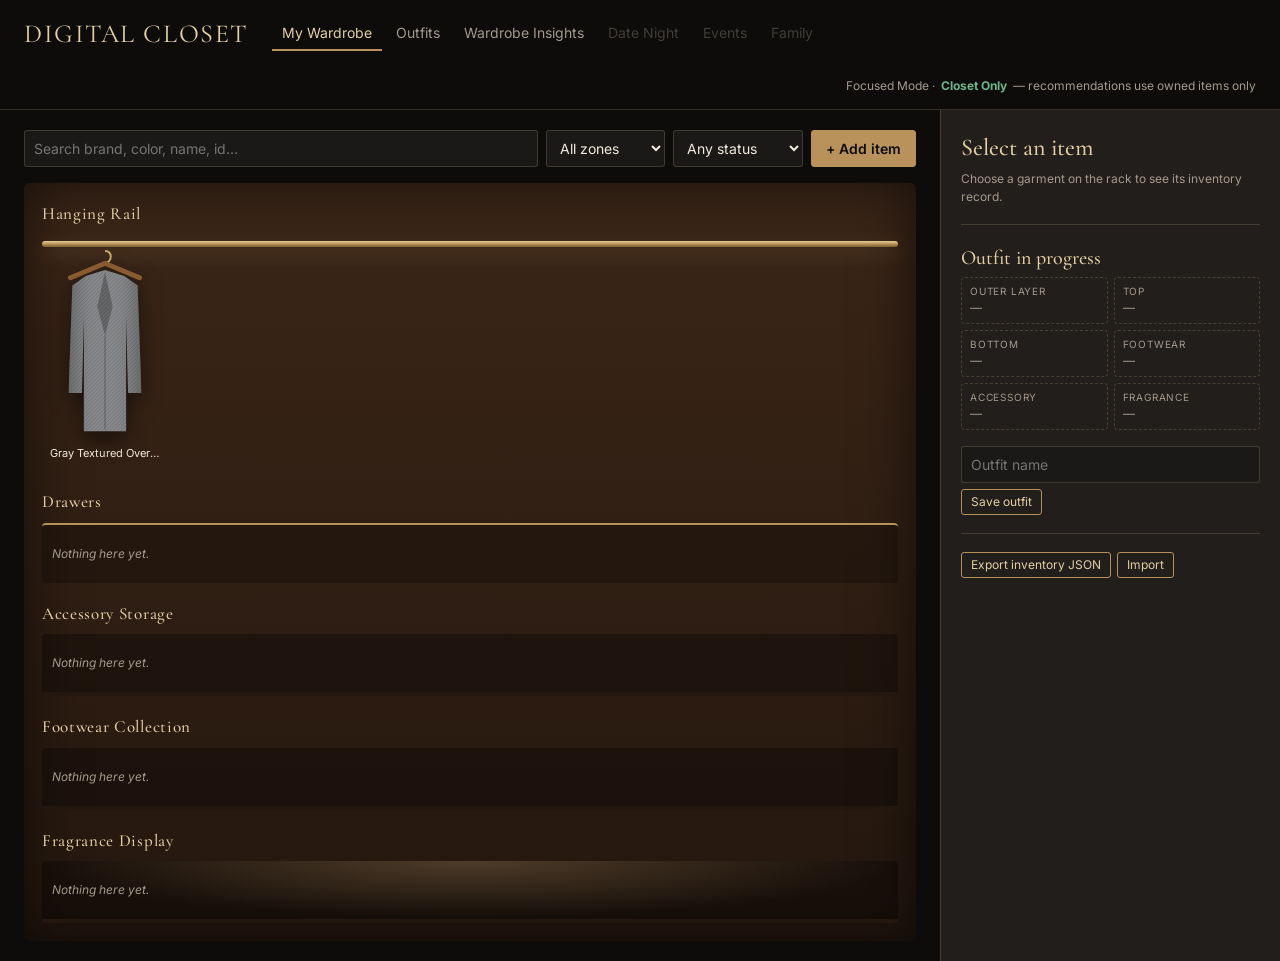
==== digital-closet/prototype/index.html @ 062c9961 "Add Digital Closet blueprint, inventory schema, and Digital Rack prototype Adds the v1.0 product blu" ====
<!doctype html>
<html lang="en">
<head>
<meta charset="utf-8">
<meta name="viewport" content="width=device-width, initial-scale=1">
<title>Digital Closet</title>
<link rel="preconnect" href="https://fonts.googleapis.com">
<link href="https://fonts.googleapis.com/css2?family=Cormorant+Garamond:wght@500;600&family=Inter:wght@400;500;600&display=swap" rel="stylesheet">
<style>
  :root {
    --black: #0d0c0b;
    --charcoal: #1b1917;
    --panel: #221e1b;
    --walnut: #3b2618;
    --walnut-dark: #24170e;
    --brass: #b8925a;
    --champagne: #e3cfa3;
    --cream: #f2ebdd;
    --muted: #a39a8c;
    --line: rgba(227, 207, 163, 0.18);
    --observed: #7fa7c9;
    --estimated: #d9a441;
    --verified: #6fb38a;
    --unknown: #7a736a;
    --serif: "Cormorant Garamond", Georgia, serif;
    --sans: Inter, system-ui, sans-serif;
  }
  * { box-sizing: border-box; }
  body { margin: 0; background: var(--black); color: var(--cream); font: 14px/1.5 var(--sans); }
  button, input, select, textarea { font: inherit; color: inherit; }
  button { cursor: pointer; }
  .btn { background: transparent; border: 1px solid var(--brass); color: var(--champagne); padding: 7px 14px; border-radius: 3px; }
  .btn:hover { background: rgba(184, 146, 90, 0.15); }
  .btn.solid { background: var(--brass); color: var(--black); font-weight: 600; }
  .btn.small { padding: 3px 9px; font-size: 12px; }
  input, select, textarea { background: var(--charcoal); border: 1px solid var(--line); border-radius: 3px; padding: 7px 9px; width: 100%; }
  label { display: block; font-size: 12px; color: var(--muted); margin: 10px 0 4px; }

  header { display: flex; align-items: center; gap: 24px; padding: 14px 24px; border-bottom: 1px solid var(--line); flex-wrap: wrap; }
  .logo { font-family: var(--serif); font-size: 26px; letter-spacing: 0.06em; color: var(--champagne); }
  nav { display: flex; gap: 4px; flex-wrap: wrap; }
  nav button { background: none; border: 0; padding: 6px 10px; color: var(--muted); border-bottom: 2px solid transparent; }
  nav button.active { color: var(--champagne); border-bottom-color: var(--brass); }
  nav button[disabled] { opacity: 0.35; cursor: default; }
  .closet-only { margin-left: auto; font-size: 12px; color: var(--muted); display: flex; gap: 6px; align-items: center; }
  .closet-only b { color: var(--verified); }

  main { display: grid; grid-template-columns: 1fr 340px; min-height: calc(100vh - 62px); }
  @media (max-width: 900px) { main { grid-template-columns: 1fr; } }
  .stage { padding: 20px 24px; overflow: hidden; }
  aside { border-left: 1px solid var(--line); background: var(--panel); padding: 20px; }
  @media (max-width: 900px) { aside { border-left: 0; border-top: 1px solid var(--line); } }

  .toolbar { display: flex; gap: 8px; margin-bottom: 16px; flex-wrap: wrap; }
  .toolbar input { flex: 1 1 200px; width: auto; }
  .toolbar select { width: auto; }

  .closet { background: linear-gradient(180deg, var(--walnut) 0%, var(--walnut-dark) 100%); border-radius: 6px; padding: 18px; box-shadow: inset 0 0 60px rgba(0,0,0,0.6); }
  .zone { margin-bottom: 18px; }
  .zone:last-child { margin-bottom: 0; }
  .zone h3 { font-family: var(--serif); font-weight: 500; font-size: 17px; color: var(--champagne); margin: 0 0 8px; letter-spacing: 0.04em; }
  .zone .empty { color: var(--muted); font-size: 12px; font-style: italic; padding: 10px 0; }

  .rail { position: relative; padding-top: 14px; min-height: 230px; }
  .rail::before { content: ""; position: absolute; top: 6px; left: 0; right: 0; height: 6px; border-radius: 3px; background: linear-gradient(180deg, #e8cf95, var(--brass) 50%, #7a5c2e); box-shadow: 0 6px 18px rgba(255, 210, 140, 0.18); }
  .rail .items { display: flex; gap: 6px; overflow-x: auto; padding: 0 8px 10px; }
  .hanger { flex: 0 0 auto; width: 110px; background: none; border: 0; padding: 0; text-align: center; transition: transform 0.2s; }
  .hanger:hover, .hanger.selected { transform: translateY(6px) scale(1.04); }
  .hanger svg { display: block; margin: 0 auto; filter: drop-shadow(0 8px 10px rgba(0,0,0,0.5)); }
  .hanger .tag, .slot-item .tag { font-size: 11px; color: var(--cream); margin-top: 4px; white-space: nowrap; overflow: hidden; text-overflow: ellipsis; }
  .hanger.unavailable, .slot-item.unavailable { opacity: 0.4; }

  .drawers, .shelf { display: grid; grid-template-columns: repeat(auto-fill, minmax(110px, 1fr)); gap: 8px; }
  .drawers { background: rgba(0,0,0,0.25); padding: 10px; border-radius: 4px; border-top: 2px solid var(--brass); }
  .shelf { padding: 10px; border-radius: 4px; background: rgba(0,0,0,0.3); border-bottom: 4px solid var(--walnut-dark); }
  .shelf.lit { background: radial-gradient(ellipse at top, rgba(255, 220, 160, 0.18), rgba(0,0,0,0.35) 70%); }
  .slot-item { background: var(--charcoal); border: 1px solid var(--line); border-radius: 4px; padding: 8px; text-align: center; }
  .slot-item:hover, .slot-item.selected { border-color: var(--brass); }
  .slot-item svg { display: block; margin: 0 auto; }

  .badge { display: inline-block; font-size: 10px; text-transform: uppercase; letter-spacing: 0.06em; padding: 1px 6px; border-radius: 10px; border: 1px solid; margin-left: 6px; vertical-align: middle; }
  .badge.observed { color: var(--observed); }
  .badge.estimated { color: var(--estimated); }
  .badge.verified { color: var(--verified); }
  .badge.unknown { color: var(--unknown); }

  aside h2 { font-family: var(--serif); font-weight: 500; font-size: 24px; margin: 0 0 4px; color: var(--champagne); }
  aside .sub { color: var(--muted); font-size: 12px; margin-bottom: 14px; }
  dl { margin: 0; display: grid; grid-template-columns: 110px 1fr; gap: 6px 10px; font-size: 13px; }
  dt { color: var(--muted); }
  dd { margin: 0; }
  .ev { display: block; color: var(--muted); font-size: 11px; }
  .note { font-size: 12px; color: var(--estimated); border-left: 2px solid var(--estimated); padding-left: 8px; margin: 12px 0; }
  .actions { display: flex; gap: 6px; flex-wrap: wrap; margin-top: 16px; }
  .photo { width: 100%; border-radius: 4px; margin-bottom: 12px; }
  hr { border: 0; border-top: 1px solid var(--line); margin: 18px 0; }

  .outfit-slots { display: grid; grid-template-columns: 1fr 1fr; gap: 6px; }
  .outfit-slot { border: 1px dashed var(--line); border-radius: 4px; padding: 6px 8px; font-size: 12px; min-height: 44px; }
  .outfit-slot .k { color: var(--muted); font-size: 10px; text-transform: uppercase; letter-spacing: 0.08em; }
  .outfit-slot .x { float: right; background: none; border: 0; color: var(--muted); }
  .card { background: var(--charcoal); border: 1px solid var(--line); border-radius: 5px; padding: 14px; margin-bottom: 10px; }
  .card h4 { margin: 0 0 6px; font-family: var(--serif); font-size: 19px; font-weight: 500; color: var(--champagne); }
  .stats { display: grid; grid-template-columns: repeat(auto-fill, minmax(160px, 1fr)); gap: 10px; margin-bottom: 16px; }
  .stat { background: var(--charcoal); border: 1px solid var(--line); border-radius: 5px; padding: 14px; }
  .stat .n { font-family: var(--serif); font-size: 30px; color: var(--champagne); }
  .stat .l { color: var(--muted); font-size: 12px; }
  table { width: 100%; border-collapse: collapse; font-size: 13px; }
  th, td { text-align: left; padding: 6px 8px; border-bottom: 1px solid var(--line); }
  th { color: var(--muted); font-weight: 500; }

  dialog { background: var(--panel); color: var(--cream); border: 1px solid var(--brass); border-radius: 6px; width: min(560px, calc(100vw - 32px)); padding: 22px; }
  dialog::backdrop { background: rgba(0,0,0,0.7); }
  dialog h2 { font-family: var(--serif); font-weight: 500; margin: 0 0 6px; color: var(--champagne); }
  .row { display: grid; grid-template-columns: 1fr 130px; gap: 8px; }
  .row2 { display: grid; grid-template-columns: 1fr 1fr; gap: 8px; }
  .seasons { display: flex; gap: 12px; flex-wrap: wrap; font-size: 13px; }
  .seasons label { display: flex; gap: 4px; align-items: center; margin: 0; color: var(--cream); }
  .seasons input { width: auto; }
  .hidden { display: none !important; }
</style>
</head>
<body>
<header>
  <div class="logo">DIGITAL CLOSET</div>
  <nav id="nav">
    <button data-view="wardrobe" class="active">My Wardrobe</button>
    <button data-view="outfits">Outfits</button>
    <button data-view="insights">Wardrobe Insights</button>
    <button disabled title="Wave 3">Date Night</button>
    <button disabled title="Wave 3">Events</button>
    <button disabled title="Wave 4">Family</button>
  </nav>
  <div class="closet-only">Focused Mode · <b>Closet Only</b> — recommendations use owned items only</div>
</header>

<main>
  <section class="stage">
    <div id="view-wardrobe">
      <div class="toolbar">
        <input id="q" type="search" placeholder="Search brand, color, name, id…">
        <select id="f-zone">
          <option value="">All zones</option>
          <option value="rail">Hanging rail</option>
          <option value="drawer">Drawers</option>
          <option value="accessory">Accessories</option>
          <option value="footwear">Footwear</option>
          <option value="fragrance">Fragrance</option>
        </select>
        <select id="f-status">
          <option value="">Any status</option>
          <option value="available">Available only</option>
        </select>
        <button class="btn solid" id="add-btn">+ Add item</button>
      </div>
      <div class="closet" id="closet"></div>
    </div>

    <div id="view-outfits" class="hidden">
      <div class="card">
        <h4>Put something together</h4>
        <p style="margin:0 0 10px;color:var(--muted);font-size:13px">Rule-based suggestion from available items you own. AI styling arrives with Wave 1's recommendation service.</p>
        <div class="row2">
          <select id="occasion">
            <option value="2">Everyday / casual</option>
            <option value="1">Athletic / athleisure</option>
            <option value="3">Elevated casual / dinner</option>
            <option value="4">Business / evening</option>
            <option value="5">Formal</option>
          </select>
          <select id="season">
            <option value="">Any season</option>
            <option>spring</option><option>summer</option><option>fall</option><option>winter</option>
          </select>
        </div>
        <div class="actions"><button class="btn solid" id="suggest">Suggest outfit</button></div>
        <div id="suggest-out" style="margin-top:10px;font-size:13px"></div>
      </div>
      <div id="saved-outfits"></div>
    </div>

    <div id="view-insights" class="hidden"></div>
  </section>

  <aside>
    <div id="detail"><h2>Select an item</h2><div class="sub">Choose a garment on the rack to see its inventory record.</div></div>
    <hr>
    <h2 style="font-size:20px">Outfit in progress</h2>
    <div class="outfit-slots" id="slots"></div>
    <div class="actions">
      <input id="outfit-name" placeholder="Outfit name" style="flex:1 1 140px;width:auto">
      <button class="btn small" id="save-outfit">Save outfit</button>
    </div>
    <hr>
    <div class="actions">
      <button class="btn small" id="export">Export inventory JSON</button>
      <label class="btn small" style="margin:0;color:var(--champagne)">Import<input type="file" id="import" accept="application/json" hidden></label>
    </div>
  </aside>
</main>

<dialog id="dlg">
  <form id="form" method="dialog">
    <h2 id="dlg-title">Add item</h2>
    <div class="sub" style="color:var(--muted);font-size:12px">Mark each detail as observed (visible), estimated (a guess), or verified (label, receipt, documentation, or your confirmation).</div>
    <label>Photo (optional)</label><input type="file" name="photo" accept="image/*">
    <div class="row2">
      <div><label>Name</label><input name="name" required placeholder="Gray Textured Overcoat"></div>
      <div><label>Category</label><select name="category" required></select></div>
    </div>
    <div id="attr-fields"></div>
    <div class="row2">
      <div><label>Status</label><select name="status">
        <option value="available">Available</option><option value="laundry">In laundry</option>
        <option value="needs_cleaning">Needs cleaning</option><option value="storage">In storage</option>
        <option value="needs_repair">Needs repair</option><option value="unavailable">Temporarily unavailable</option>
      </select></div>
      <div><label>Formality (1 athletic – 5 formal)</label><input name="formality" type="number" min="1" max="5" value="3"></div>
    </div>
    <label>Seasons</label>
    <div class="seasons">
      <label><input type="checkbox" name="seasons" value="spring">Spring</label>
      <label><input type="checkbox" name="seasons" value="summer">Summer</label>
      <label><input type="checkbox" name="seasons" value="fall">Fall</label>
      <label><input type="checkbox" name="seasons" value="winter">Winter</label>
    </div>
    <div class="row2">
      <div><label>Purchase price (USD, actual)</label><input name="purchase_price" type="number" min="0" step="0.01"></div>
      <div><label>Acquisition</label><input name="acquisition" placeholder="Gift, store, outlet…"></div>
    </div>
    <label>Notes</label><textarea name="notes" rows="2"></textarea>
    <div class="actions" style="justify-content:flex-end">
      <button class="btn" value="cancel" formnovalidate>Cancel</button>
      <button class="btn solid" value="save">Save</button>
    </div>
  </form>
</dialog>

<script>
const ZONES = {
  rail: { label: "Hanging Rail", cats: ["outerwear", "jacket", "shirt", "sweater", "suit"] },
  drawer: { label: "Drawers", cats: ["tshirt", "pants", "denim", "knitwear", "underwear", "socks"] },
  accessory: { label: "Accessory Storage", cats: ["watch", "bracelet", "jewelry", "sunglasses", "belt", "accessory"] },
  footwear: { label: "Footwear Collection", cats: ["sneakers", "boots", "loafers", "dress_shoes", "athletic_shoes"] },
  fragrance: { label: "Fragrance Display", cats: ["fragrance"] }
};
const CAT_LABEL = c => c.replace("_", " ").replace(/^./, s => s.toUpperCase());
const ZONE_OF = c => Object.keys(ZONES).find(z => ZONES[z].cats.includes(c));
const PREFIX = { rail: "TOP", drawer: "DRW", accessory: "ACC", footwear: "SHO", fragrance: "FRG", outerwear: "OUT", jacket: "OUT", pants: "BOT", denim: "BOT" };
const SLOTS = [
  ["outer", "Outer layer", ["outerwear", "jacket", "suit"]],
  ["top", "Top", ["shirt", "sweater", "tshirt", "knitwear"]],
  ["bottom", "Bottom", ["pants", "denim"]],
  ["shoes", "Footwear", ZONES.footwear.cats],
  ["acc", "Accessory", ZONES.accessory.cats],
  ["scent", "Fragrance", ["fragrance"]]
];
const ATTRS = ["brand", "model", "color", "material"];
const STATUS_LABEL = { available: "Available", laundry: "In laundry", needs_cleaning: "Needs cleaning", storage: "In storage", needs_repair: "Needs repair", unavailable: "Temporarily unavailable" };

// Mirrors schema/inventory.seed.json.
const SEED = [{
  id: "OUT-001", owner: "founder", zone: "rail", category: "outerwear", name: "Gray Textured Overcoat",
  brand: { value: "Jack Victor", confidence: "verified", evidence: "Owner statement (not independent authentication); label photo pending" },
  model: { value: null, confidence: "unknown", evidence: null },
  color: { value: "Gray", confidence: "observed", evidence: null },
  pattern: { value: "Textured", confidence: "observed", evidence: null },
  material: { value: null, confidence: "unknown", evidence: "Wool-style appearance; fabric content unverified" },
  size: { value: null, confidence: "unknown", evidence: null },
  acquisition: "Gift from wife",
  valuation: {
    original_msrp: { amount: null, confidence: "unknown", source: "Unconfirmed" },
    purchase_price: { amount: null, confidence: "unknown", source: null },
    replacement_cost: { amount: null, confidence: "unknown", source: null },
    resale_value: { amount: null, confidence: "unknown", source: "Not assessed" },
    comparable_retail: { low: 1198, high: 1398, note: "Provisional range for comparable coats; not this coat's verified price" }
  },
  status: "available", formality: 4, seasons: ["fall", "winter"], wear_count: 0, photos: [], notes: null
}];

const store = {
  get(k, d) { try { const v = localStorage.getItem("dc." + k); return v ? JSON.parse(v) : d; } catch { return d; } },
  set(k, v) { try { localStorage.setItem("dc." + k, JSON.stringify(v)); return true; } catch { return false; } }
};
let items = store.get("items", structuredClone(SEED));
let outfits = store.get("outfits", []);
let draft = store.get("draft", {});
let selected = null;
let editing = null;
const save = () => {
  if (!store.set("items", items)) alert("Could not save to this browser (storage full or blocked). Export your inventory to keep it.");
  store.set("outfits", outfits); store.set("draft", draft);
};

const $ = s => document.querySelector(s);
const esc = s => String(s ?? "").replace(/[&<>"']/g, c => ({ "&": "&amp;", "<": "&lt;", ">": "&gt;", '"': "&quot;", "'": "&#39;" }[c]));
const money = n => n == null ? null : "$" + Number(n).toLocaleString(undefined, { maximumFractionDigits: 2 });
const byId = id => items.find(i => i.id === id);

const NAMED = { black: "#1a1a1a", white: "#eeeae2", cream: "#e9dfc8", ivory: "#efe7d2", gray: "#7d7f82", grey: "#7d7f82", charcoal: "#3a3b3d", navy: "#1f2a44", blue: "#3b5c8c", denim: "#3f5878", brown: "#6b4630", tan: "#b08a5f", camel: "#b48a56", khaki: "#b5a57a", olive: "#5d6239", green: "#3e6146", burgundy: "#6b1f2c", red: "#9c2b2b", pink: "#d49aa5", purple: "#5b3d6b", yellow: "#d9b440", orange: "#c46a2c", silver: "#c0c3c6", gold: "#c9a24f", beige: "#d6c6a5" };
function fabric(item) {
  const c = (item.color?.value || "").toLowerCase();
  const hit = Object.keys(NAMED).find(k => c.includes(k));
  if (hit) return NAMED[hit];
  let h = 0; for (const ch of item.id) h = (h * 31 + ch.charCodeAt(0)) % 360;
  return `hsl(${h} 12% 40%)`;
}

function silhouette(item, w = 96) {
  const f = fabric(item), tex = item.pattern?.value ? `<rect width="100%" height="100%" fill="url(#tex)" opacity=".35"/>` : "";
  const defs = `<defs><pattern id="tex" width="4" height="4" patternUnits="userSpaceOnUse"><path d="M0 4L4 0" stroke="#000" stroke-width=".6"/></pattern><linearGradient id="sh" x1="0" x2="1"><stop offset="0" stop-color="#000" stop-opacity=".35"/><stop offset=".5" stop-color="#fff" stop-opacity=".08"/><stop offset="1" stop-color="#000" stop-opacity=".35"/></linearGradient></defs>`;
  const hook = `<path d="M50 2 q6 0 6 6 q0 5-6 7" fill="none" stroke="#c9a96a" stroke-width="2"/><path d="M14 30 L50 15 L86 30" fill="none" stroke="#8a5a32" stroke-width="5" stroke-linecap="round"/>`;
  const shapes = {
    outerwear: "M30 28 L50 22 L70 28 L84 38 L88 150 L74 150 L72 70 L72 190 L28 190 L28 70 L26 150 L12 150 L16 38 Z",
    jacket: "M30 28 L50 22 L70 28 L84 38 L88 120 L74 120 L72 70 L72 140 L28 140 L28 70 L26 120 L12 120 L16 38 Z",
    suit: "M30 28 L50 22 L70 28 L84 38 L88 125 L74 125 L72 70 L72 145 L28 145 L28 70 L26 125 L12 125 L16 38 Z",
    shirt: "M32 28 L50 24 L68 28 L84 40 L88 110 L76 110 L72 66 L72 140 L28 140 L28 66 L24 110 L12 110 L16 40 Z",
    sweater: "M32 28 L50 24 L68 28 L84 40 L90 118 L78 120 L72 66 L72 136 L28 136 L28 66 L22 120 L10 118 L16 40 Z"
  };
  if (item.zone === "rail") {
    const d = shapes[item.category] || shapes.shirt;
    const lapel = ["outerwear", "jacket", "suit"].includes(item.category) ? `<path d="M50 24 L42 60 L50 90 L58 60 Z" fill="#000" opacity=".25"/><line x1="50" y1="90" x2="50" y2="${item.category === "outerwear" ? 188 : 140}" stroke="#000" opacity=".3"/>` : "";
    return `<svg width="${w}" height="${w * 2}" viewBox="0 0 100 200">${defs}${hook}<clipPath id="c-${item.id}"><path d="${d}"/></clipPath><g clip-path="url(#c-${item.id})"><rect width="100" height="200" fill="${f}"/>${tex}<rect width="100" height="200" fill="url(#sh)"/></g>${lapel}</svg>`;
  }
  const small = {
    drawer: `<rect x="14" y="30" width="72" height="40" rx="4" fill="${f}"/><rect x="14" y="30" width="72" height="40" rx="4" fill="url(#sh)"/><line x1="14" y1="44" x2="86" y2="44" stroke="#000" opacity=".25"/>`,
    footwear: `<path d="M10 62 L14 40 Q30 38 44 46 L70 52 Q90 56 90 66 L90 72 L10 72 Z" fill="${f}"/><rect x="10" y="68" width="80" height="6" rx="2" fill="#eee" opacity=".8"/>`,
    accessory: `<circle cx="50" cy="50" r="22" fill="none" stroke="${f}" stroke-width="7"/><circle cx="50" cy="50" r="14" fill="#111" stroke="#c9a96a"/>`,
    fragrance: `<rect x="44" y="18" width="12" height="10" fill="#c9a96a"/><rect x="30" y="28" width="40" height="50" rx="6" fill="${f}" opacity=".75"/><rect x="30" y="28" width="40" height="50" rx="6" fill="url(#sh)"/>`
  };
  return `<svg width="${w * 0.8}" height="${w * 0.8}" viewBox="0 0 100 90">${defs}${small[item.zone] || small.drawer}</svg>`;
}

function filtered() {
  const q = $("#q").value.trim().toLowerCase(), z = $("#f-zone").value, s = $("#f-status").value;
  return items.filter(i => (!z || i.zone === z) && (!s || i.status === s) &&
    (!q || [i.id, i.name, i.category, i.brand?.value, i.color?.value, i.material?.value, i.notes].join(" ").toLowerCase().includes(q)));
}

function renderCloset() {
  const list = filtered();
  $("#closet").innerHTML = Object.entries(ZONES).map(([z, meta]) => {
    const zi = list.filter(i => i.zone === z);
    if ($("#f-zone").value && $("#f-zone").value !== z) return "";
    const cls = i => `${i.id === selected ? "selected" : ""} ${i.status !== "available" ? "unavailable" : ""}`;
    const tip = i => esc(`${i.name} · ${STATUS_LABEL[i.status]}`);
    let body;
    if (!zi.length) body = `<div class="empty">Nothing here yet.</div>`;
    else if (z === "rail") body = `<div class="items">${zi.map(i => `<button class="hanger ${cls(i)}" data-id="${i.id}" title="${tip(i)}">${silhouette(i)}<div class="tag">${esc(i.name)}</div></button>`).join("")}</div>`;
    else body = zi.map(i => `<button class="slot-item ${cls(i)}" data-id="${i.id}" title="${tip(i)}">${silhouette(i)}<div class="tag">${esc(i.name)}</div></button>`).join("");
    const wrap = z === "rail" ? "rail" : z === "drawer" ? "drawers" : z === "fragrance" ? "shelf lit" : "shelf";
    return `<div class="zone"><h3>${meta.label}</h3><div class="${wrap}">${body}</div></div>`;
  }).join("");
}

const badge = c => `<span class="badge ${c}">${c === "unknown" ? "unverified" : c}</span>`;
function attrRow(label, a) {
  if (!a) return "";
  return `<dt>${label}</dt><dd>${a.value ? esc(a.value) : "<span style='color:var(--muted)'>—</span>"}${badge(a.confidence)}${a.evidence ? `<span class="ev">${esc(a.evidence)}</span>` : ""}</dd>`;
}
function moneyRow(label, m, fallback) {
  const v = m?.amount != null ? money(m.amount) + badge(m.confidence) : `<span style="color:var(--muted)">${esc(m?.source || fallback)}</span>`;
  return `<dt>${label}</dt><dd>${v}</dd>`;
}

function renderDetail() {
  const i = byId(selected);
  if (!i) { $("#detail").innerHTML = `<h2>Select an item</h2><div class="sub">Choose a garment on the rack to see its inventory record.</div>`; return; }
  const v = i.valuation || {};
  const paid = v.purchase_price?.amount;
  const cpw = paid != null && i.wear_count ? money(paid / i.wear_count) : null;
  $("#detail").innerHTML = `
    ${i.photos?.[0] ? `<img class="photo" src="${i.photos[0]}" alt="">` : ""}
    <h2>${esc(i.name)}</h2>
    <div class="sub">${esc(i.id)} · ${CAT_LABEL(i.category)} · ${ZONES[i.zone].label}</div>
    <dl>
      ${ATTRS.map(a => attrRow(CAT_LABEL(a), i[a])).join("")}
      ${attrRow("Pattern", i.pattern)}
      ${attrRow("Size", i.size)}
      <dt>Acquisition</dt><dd>${esc(i.acquisition || "—")}</dd>
      <dt>Status</dt><dd><select id="status-sel" style="padding:3px 6px">${Object.entries(STATUS_LABEL).map(([k, l]) => `<option value="${k}" ${k === i.status ? "selected" : ""}>${l}</option>`).join("")}</select></dd>
      <dt>Worn</dt><dd>${i.wear_count || 0} time${i.wear_count === 1 ? "" : "s"}${cpw ? ` · ${cpw} per wear` : ""}</dd>
      ${moneyRow("Original MSRP", v.original_msrp, "Unconfirmed")}
      ${moneyRow("Purchase price", v.purchase_price, "Not recorded")}
      ${moneyRow("Replacement", v.replacement_cost, "Not estimated")}
      ${moneyRow("Resale value", v.resale_value, "Not assessed")}
      ${v.comparable_retail ? `<dt>Comparable retail</dt><dd>${money(v.comparable_retail.low)}–${money(v.comparable_retail.high)}${badge("estimated")}</dd>` : ""}
    </dl>
    ${v.comparable_retail ? `<div class="note">${esc(v.comparable_retail.note || "Comparable range is provisional and is not this item's verified price.")}</div>` : ""}
    ${i.notes ? `<p style="font-size:13px">${esc(i.notes)}</p>` : ""}
    <div class="actions">
      <button class="btn small solid" id="to-outfit">Add to outfit</button>
      <button class="btn small" id="wore">Wore it today</button>
      <button class="btn small" id="edit">Edit</button>
      <button class="btn small" id="del">Remove</button>
    </div>`;
  $("#status-sel").onchange = e => { i.status = e.target.value; save(); renderAll(); };
  $("#wore").onclick = () => { i.wear_count = (i.wear_count || 0) + 1; save(); renderAll(); };
  $("#to-outfit").onclick = () => addToOutfit(i);
  $("#edit").onclick = () => openForm(i);
  $("#del").onclick = () => {
    if (!confirm(`Remove ${i.name} (${i.id}) from your inventory?`)) return;
    items = items.filter(x => x.id !== i.id);
    for (const k in draft) if (draft[k] === i.id) delete draft[k];
    selected = null; save(); renderAll();
  };
}

function slotFor(cat) { return SLOTS.find(s => s[2].includes(cat))?.[0]; }
function addToOutfit(i) { const s = slotFor(i.category); if (!s) return; draft[s] = i.id; save(); renderSlots(); }
function renderSlots() {
  $("#slots").innerHTML = SLOTS.map(([k, l]) => {
    const i = byId(draft[k]);
    return `<div class="outfit-slot"><div class="k">${l}${i ? `<button class="x" data-slot="${k}" title="Remove">×</button>` : ""}</div>${i ? esc(i.name) : "<span style='color:var(--muted)'>—</span>"}</div>`;
  }).join("");
}

function suggest() {
  const target = +$("#occasion").value, season = $("#season").value;
  const pool = items.filter(i => i.status === "available" && (!season || !i.seasons?.length || i.seasons.includes(season)));
  const pick = {}, missing = [];
  for (const [k, l, cats] of SLOTS) {
    const opts = pool.filter(i => cats.includes(i.category))
      .sort((a, b) => Math.abs((a.formality ?? 3) - target) - Math.abs((b.formality ?? 3) - target) || (a.wear_count || 0) - (b.wear_count || 0));
    if (opts.length && Math.abs((opts[0].formality ?? 3) - target) <= 1) pick[k] = opts[0].id;
    else if (k !== "outer" && k !== "acc" && k !== "scent") missing.push(l.toLowerCase());
  }
  const names = Object.values(pick).map(id => esc(byId(id).name));
  $("#suggest-out").innerHTML = names.length
    ? `<div>${names.join(" · ")}</div>${missing.length ? `<div style="color:var(--muted);margin-top:4px">No available ${missing.join(", ")} at this formality — add more of what you own to fill the gap.</div>` : ""}<div class="actions"><button class="btn small" id="use-suggest">Use as outfit in progress</button></div>`
    : `<span style="color:var(--muted)">Nothing available fits yet. Add more items you own to the rack.</span>`;
  const use = $("#use-suggest"); if (use) use.onclick = () => { draft = pick; save(); renderSlots(); };
}

function renderOutfits() {
  $("#saved-outfits").innerHTML = outfits.length ? outfits.map((o, n) => `
    <div class="card"><h4>${esc(o.name)}</h4>
      <div style="font-size:13px">${Object.entries(o.items).map(([k, id]) => { const i = byId(id); return i ? `${esc(i.name)}${i.status !== "available" ? ` <span class="badge unknown">${STATUS_LABEL[i.status]}</span>` : ""}` : `<span style="color:var(--muted)">${esc(id)} (removed)</span>`; }).join(" · ")}</div>
      <div class="actions"><button class="btn small" data-load="${n}">Load</button><button class="btn small" data-wear="${n}">Wore this today</button><button class="btn small" data-drop="${n}">Delete</button></div>
    </div>`).join("") : `<div class="card"><span style="color:var(--muted)">No saved outfits yet. Build one from the rack and save it in the side panel.</span></div>`;
}

function renderInsights() {
  const byZone = Object.fromEntries(Object.keys(ZONES).map(z => [z, items.filter(i => i.zone === z).length]));
  const paid = items.filter(i => i.valuation?.purchase_price?.amount != null);
  const paidSum = paid.reduce((s, i) => s + i.valuation.purchase_price.amount, 0);
  const avail = items.filter(i => i.status === "available").length;
  const brands = {}; items.forEach(i => { const b = i.brand?.value; if (b) brands[b] = (brands[b] || 0) + 1; });
  const unworn = items.filter(i => !i.wear_count);
  const unverified = items.filter(i => ["brand", "color", "material"].some(a => !i[a] || i[a].confidence !== "verified" && i[a].confidence !== "observed"));
  $("#view-insights").innerHTML = `
    <div class="stats">
      <div class="stat"><div class="n">${items.length}</div><div class="l">Items owned</div></div>
      <div class="stat"><div class="n">${avail}</div><div class="l">Available to wear now</div></div>
      <div class="stat"><div class="n">${paid.length ? money(paidSum) : "—"}</div><div class="l">Recorded purchase prices (${paid.length} of ${items.length} items)</div></div>
      <div class="stat"><div class="n">${unworn.length}</div><div class="l">Never logged as worn</div></div>
    </div>
    <div class="card"><h4>By zone</h4><table><tr><th>Zone</th><th>Items</th></tr>${Object.entries(byZone).map(([z, n]) => `<tr><td>${ZONES[z].label}</td><td>${n}</td></tr>`).join("")}</table></div>
    <div class="card"><h4>By brand</h4>${Object.keys(brands).length ? `<table><tr><th>Brand</th><th>Items</th></tr>${Object.entries(brands).sort((a, b) => b[1] - a[1]).map(([b, n]) => `<tr><td>${esc(b)}</td><td>${n}</td></tr>`).join("")}</table>` : `<span style="color:var(--muted)">No brands recorded.</span>`}</div>
    <div class="card"><h4>Needs verification</h4><div style="font-size:13px">${unverified.length ? unverified.map(i => `${esc(i.id)} ${esc(i.name)}`).join("<br>") : "Every item's brand, color, and material is observed or verified."}</div></div>
    <div class="card"><h4>Cost per wear</h4><table><tr><th>Item</th><th>Paid</th><th>Wears</th><th>Per wear</th></tr>${paid.length ? paid.map(i => `<tr><td>${esc(i.name)}</td><td>${money(i.valuation.purchase_price.amount)}</td><td>${i.wear_count || 0}</td><td>${i.wear_count ? money(i.valuation.purchase_price.amount / i.wear_count) : "—"}</td></tr>`).join("") : `<tr><td colspan="4" style="color:var(--muted)">Record a purchase price on an item to track cost per wear.</td></tr>`}</table>
      <div style="color:var(--muted);font-size:12px;margin-top:8px">Uses actual purchase price only — never MSRP or comparable retail.</div></div>`;
}

function nextId(cat) {
  const p = PREFIX[cat] || PREFIX[ZONE_OF(cat)];
  const n = Math.max(0, ...items.filter(i => i.id.startsWith(p + "-")).map(i => +i.id.split("-")[1]));
  return `${p}-${String(n + 1).padStart(3, "0")}`;
}

const CONF_OPTS = ["observed", "estimated", "verified", "unknown"];
function openForm(item) {
  editing = item || null;
  const f = $("#form");
  f.reset();
  $("#dlg-title").textContent = item ? `Edit ${item.id}` : "Add item";
  f.category.innerHTML = Object.entries(ZONES).map(([z, m]) => `<optgroup label="${m.label}">${m.cats.map(c => `<option value="${c}">${CAT_LABEL(c)}</option>`).join("")}</optgroup>`).join("");
  $("#attr-fields").innerHTML = ATTRS.map(a => `<label>${CAT_LABEL(a)}</label><div class="row"><input name="${a}" placeholder="${a === "brand" ? "Only if label or receipt shows it" : ""}"><select name="${a}_c">${CONF_OPTS.map(c => `<option value="${c}">${c === "unknown" ? "unverified" : c}</option>`).join("")}</select></div>`).join("");
  if (item) {
    f.name.value = item.name; f.category.value = item.category; f.status.value = item.status;
    f.formality.value = item.formality ?? 3; f.acquisition.value = item.acquisition || ""; f.notes.value = item.notes || "";
    f.purchase_price.value = item.valuation?.purchase_price?.amount ?? "";
    ATTRS.forEach(a => { f[a].value = item[a]?.value || ""; f[a + "_c"].value = item[a]?.confidence || "unknown"; });
    f.querySelectorAll("[name=seasons]").forEach(cb => cb.checked = item.seasons?.includes(cb.value));
  } else {
    ATTRS.forEach(a => f[a + "_c"].value = a === "color" ? "observed" : "estimated");
  }
  $("#dlg").showModal();
}

function downscale(file) {
  return new Promise(res => {
    if (!file) return res(null);
    const img = new Image(), r = new FileReader();
    r.onload = () => { img.src = r.result; };
    img.onload = () => {
      const s = Math.min(1, 480 / Math.max(img.width, img.height)), c = document.createElement("canvas");
      c.width = img.width * s; c.height = img.height * s;
      c.getContext("2d").drawImage(img, 0, 0, c.width, c.height);
      res(c.toDataURL("image/jpeg", 0.8));
    };
    img.onerror = () => res(null);
    r.readAsDataURL(file);
  });
}

$("#dlg").addEventListener("close", async () => {
  if ($("#dlg").returnValue !== "save") return;
  const f = $("#form"), cat = f.category.value, zone = ZONE_OF(cat);
  const base = editing || { id: nextId(cat), owner: "founder", wear_count: 0, photos: [], valuation: {}, pattern: { value: null, confidence: "unknown", evidence: null }, size: { value: null, confidence: "unknown", evidence: null } };
  const rec = { ...base, name: f.name.value.trim(), category: cat, zone, status: f.status.value,
    formality: Math.min(5, Math.max(1, +f.formality.value || 3)),
    seasons: [...f.querySelectorAll("[name=seasons]:checked")].map(cb => cb.value),
    acquisition: f.acquisition.value.trim() || null, notes: f.notes.value.trim() || null };
  ATTRS.forEach(a => {
    const v = f[a].value.trim() || null;
    const prev = base[a];
    rec[a] = { value: v, confidence: v ? f[a + "_c"].value : "unknown", evidence: prev && prev.value === v ? prev.evidence ?? null : null };
  });
  const pp = f.purchase_price.value;
  rec.valuation = { ...base.valuation, purchase_price: pp === "" ? { amount: null, confidence: "unknown", source: null } : { amount: +pp, confidence: "verified", source: "Owner-entered" } };
  const photo = await downscale(f.photo.files[0]);
  if (photo) rec.photos = [photo, ...(base.photos || [])].slice(0, 3);
  if (editing) items = items.map(i => i.id === editing.id ? rec : i); else items.push(rec);
  selected = rec.id; save(); renderAll();
});

function renderAll() { renderCloset(); renderDetail(); renderSlots(); renderOutfits(); renderInsights(); }

$("#closet").addEventListener("click", e => { const b = e.target.closest("[data-id]"); if (b) { selected = b.dataset.id; renderCloset(); renderDetail(); } });
["#q", "#f-zone", "#f-status"].forEach(s => $(s).addEventListener("input", renderCloset));
$("#add-btn").onclick = () => openForm();
$("#suggest").onclick = suggest;
$("#slots").addEventListener("click", e => { const k = e.target.dataset.slot; if (k) { delete draft[k]; save(); renderSlots(); } });
$("#save-outfit").onclick = () => {
  if (!Object.keys(draft).length) return alert("Add at least one item to the outfit first.");
  outfits.unshift({ name: $("#outfit-name").value.trim() || `Outfit ${outfits.length + 1}`, items: { ...draft }, created: new Date().toISOString() });
  $("#outfit-name").value = ""; save(); renderOutfits();
};
$("#saved-outfits").addEventListener("click", e => {
  const d = e.target.dataset;
  if (d.load != null) { draft = { ...outfits[d.load].items }; save(); renderSlots(); }
  if (d.wear != null) { Object.values(outfits[d.wear].items).forEach(id => { const i = byId(id); if (i) i.wear_count = (i.wear_count || 0) + 1; }); save(); renderAll(); }
  if (d.drop != null && confirm("Delete this outfit? Items stay in your inventory.")) { outfits.splice(+d.drop, 1); save(); renderOutfits(); }
});
$("#nav").addEventListener("click", e => {
  const v = e.target.dataset.view; if (!v) return;
  document.querySelectorAll("#nav button").forEach(b => b.classList.toggle("active", b.dataset.view === v));
  ["wardrobe", "outfits", "insights"].forEach(x => $("#view-" + x).classList.toggle("hidden", x !== v));
});
$("#export").onclick = () => {
  const a = document.createElement("a");
  a.href = URL.createObjectURL(new Blob([JSON.stringify(items, null, 2)], { type: "application/json" }));
  a.download = "digital-closet-inventory.json"; a.click();
};
$("#import").onchange = async e => {
  try {
    const data = JSON.parse(await e.target.files[0].text());
    if (!Array.isArray(data) || !data.every(i => i.id && i.category && i.name)) throw 0;
    if (confirm(`Replace your current ${items.length} items with ${data.length} imported items?`)) {
      items = data.map(i => ({ ...i, zone: i.zone || ZONE_OF(i.category), status: i.status || "available" }));
      selected = null; save(); renderAll();
    }
  } catch { alert("That file isn't a Digital Closet inventory export."); }
  e.target.value = "";
};

renderAll();
</script>
</body>
</html>
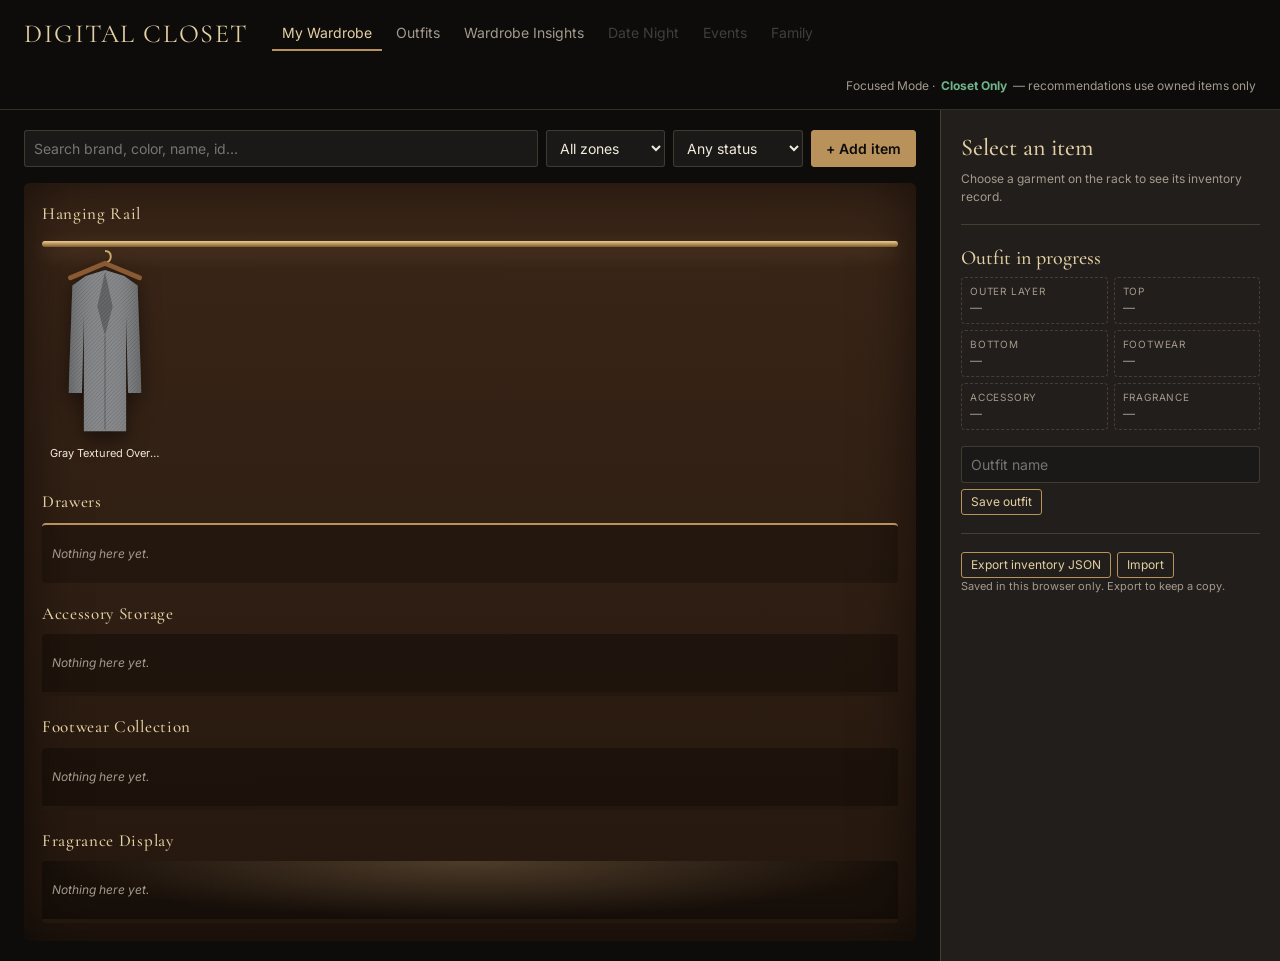
==== commit d7547f75: "Make Digital Rack prototype work as a published artifact Uses the artifact database for inventory an" ====
--- a/digital-closet/prototype/index.html
+++ b/digital-closet/prototype/index.html
@@ -24,6 +24,7 @@
     --unknown: #7a736a;
     --serif: "Cormorant Garamond", Georgia, serif;
     --sans: Inter, system-ui, sans-serif;
+    color-scheme: dark;
   }
   * { box-sizing: border-box; }
   body { margin: 0; background: var(--black); color: var(--cream); font: 14px/1.5 var(--sans); }
@@ -118,6 +119,11 @@
   .seasons label { display: flex; gap: 4px; align-items: center; margin: 0; color: var(--cream); }
   .seasons input { width: auto; }
   .hidden { display: none !important; }
+  .toast { position: fixed; left: 50%; bottom: calc(20px + env(safe-area-inset-bottom, 0px)); transform: translateX(-50%); background: var(--charcoal); border: 1px solid var(--brass); color: var(--cream); padding: 9px 16px; border-radius: 4px; font-size: 13px; max-width: calc(100vw - 32px); z-index: 20; }
+  .sync { font-size: 11px; color: var(--muted); }
+  .empty-state { color: var(--muted); font-size: 13px; padding: 12px 0; }
+  :focus-visible { outline: 2px solid var(--champagne); outline-offset: 2px; }
+  @media (prefers-reduced-motion: reduce) { .hanger { transition: none; } }
 </style>
 </head>
 <body>
@@ -196,6 +202,7 @@
       <button class="btn small" id="export">Export inventory JSON</button>
       <label class="btn small" style="margin:0;color:var(--champagne)">Import<input type="file" id="import" accept="application/json" hidden></label>
     </div>
+    <div class="sync" id="sync">Saved in this browser only. Export to keep a copy.</div>
   </aside>
 </main>
 
@@ -235,6 +242,17 @@
     </div>
   </form>
 </dialog>
+
+<dialog id="ask">
+  <form method="dialog">
+    <p id="ask-msg" style="margin:0 0 16px"></p>
+    <div class="actions" style="justify-content:flex-end">
+      <button class="btn" value="no">Cancel</button>
+      <button class="btn solid" value="yes" id="ask-yes">Confirm</button>
+    </div>
+  </form>
+</dialog>
+<div class="toast" id="toast" hidden></div>
 
 <script>
 const ZONES = {
@@ -258,7 +276,8 @@
 const ATTRS = ["brand", "model", "color", "material"];
 const STATUS_LABEL = { available: "Available", laundry: "In laundry", needs_cleaning: "Needs cleaning", storage: "In storage", needs_repair: "Needs repair", unavailable: "Temporarily unavailable" };
 
-// Mirrors schema/inventory.seed.json.
+// Standalone fallback only; mirrors schema/inventory.seed.json. The published
+// page reads its inventory from the artifact database instead.
 const SEED = [{
   id: "OUT-001", owner: "founder", zone: "rail", category: "outerwear", name: "Gray Textured Overcoat",
   brand: { value: "Jack Victor", confidence: "verified", evidence: "Owner statement (not independent authentication); label photo pending" },
@@ -278,24 +297,63 @@
   status: "available", formality: 4, seasons: ["fall", "winter"], wear_count: 0, photos: [], notes: null
 }];
 
-const store = {
+const local = {
   get(k, d) { try { const v = localStorage.getItem("dc." + k); return v ? JSON.parse(v) : d; } catch { return d; } },
   set(k, v) { try { localStorage.setItem("dc." + k, JSON.stringify(v)); return true; } catch { return false; } }
 };
-let items = store.get("items", structuredClone(SEED));
-let outfits = store.get("outfits", []);
-let draft = store.get("draft", {});
-let selected = null;
-let editing = null;
-const save = () => {
-  if (!store.set("items", items)) alert("Could not save to this browser (storage full or blocked). Export your inventory to keep it.");
-  store.set("outfits", outfits); store.set("draft", draft);
-};
+
+// Storage backend: the artifact database when published, this browser otherwise.
+let db = null, assets = null, downloads = null, loaded = false;
+let items = [], outfits = [];
+let draft = local.get("draft", {});
+let selected = null, editing = null;
 
 const $ = s => document.querySelector(s);
 const esc = s => String(s ?? "").replace(/[&<>"']/g, c => ({ "&": "&amp;", "<": "&lt;", ">": "&gt;", '"': "&quot;", "'": "&#39;" }[c]));
 const money = n => n == null ? null : "$" + Number(n).toLocaleString(undefined, { maximumFractionDigits: 2 });
 const byId = id => items.find(i => i.id === id);
+const photoSrc = p => p.startsWith("data:") ? p : "/_blob/" + p;
+
+let toastTimer;
+function toast(msg) {
+  const t = $("#toast"); t.textContent = msg; t.hidden = false;
+  clearTimeout(toastTimer); toastTimer = setTimeout(() => { t.hidden = true; }, 3500);
+}
+function ask(msg, yes = "Confirm") {
+  return new Promise(res => {
+    const d = $("#ask"); $("#ask-msg").textContent = msg; $("#ask-yes").textContent = yes;
+    d.returnValue = ""; d.showModal();
+    d.addEventListener("close", () => res(d.returnValue === "yes"), { once: true });
+  });
+}
+function failed(e) {
+  const code = e?.code;
+  toast(code === "quota_exceeded" ? "Storage is full. Remove items or photos you no longer need."
+    : code === "invalid_argument" ? "You can view this closet but not change it."
+    : "That change didn't save. Check your connection and try again.");
+}
+
+async function putItem(rec) {
+  if (!db) { items = items.some(i => i.id === rec.id) ? items.map(i => i.id === rec.id ? rec : i) : [...items, rec]; saveLocal(); return; }
+  await db.collection("items").doc(rec.id).set(rec);
+}
+async function removeItem(id) {
+  if (!db) { items = items.filter(i => i.id !== id); saveLocal(); return; }
+  await db.collection("items").doc(id).delete();
+}
+async function putOutfit(o) {
+  if (!db) { outfits = [o, ...outfits.filter(x => x.id !== o.id)]; saveLocal(); return; }
+  await db.collection("outfits").doc(o.id).set(o);
+}
+async function removeOutfit(id) {
+  if (!db) { outfits = outfits.filter(o => o.id !== id); saveLocal(); return; }
+  await db.collection("outfits").doc(id).delete();
+}
+function saveLocal() {
+  if (!local.set("items", items) || !local.set("outfits", outfits)) toast("This browser couldn't save. Export your inventory to keep it.");
+  renderAll();
+}
+const saveDraft = () => local.set("draft", draft);
 
 const NAMED = { black: "#1a1a1a", white: "#eeeae2", cream: "#e9dfc8", ivory: "#efe7d2", gray: "#7d7f82", grey: "#7d7f82", charcoal: "#3a3b3d", navy: "#1f2a44", blue: "#3b5c8c", denim: "#3f5878", brown: "#6b4630", tan: "#b08a5f", camel: "#b48a56", khaki: "#b5a57a", olive: "#5d6239", green: "#3e6146", burgundy: "#6b1f2c", red: "#9c2b2b", pink: "#d49aa5", purple: "#5b3d6b", yellow: "#d9b440", orange: "#c46a2c", silver: "#c0c3c6", gold: "#c9a24f", beige: "#d6c6a5" };
 function fabric(item) {
@@ -338,6 +396,8 @@
 }
 
 function renderCloset() {
+  if (!loaded) { $("#closet").innerHTML = `<div class="empty-state">Opening your closet…</div>`; return; }
+  if (!items.length) { $("#closet").innerHTML = `<div class="empty-state">Your closet is empty. Use <b>+ Add item</b> to hang your first garment.</div>`; return; }
   const list = filtered();
   $("#closet").innerHTML = Object.entries(ZONES).map(([z, meta]) => {
     const zi = list.filter(i => i.zone === z);
@@ -370,7 +430,7 @@
   const paid = v.purchase_price?.amount;
   const cpw = paid != null && i.wear_count ? money(paid / i.wear_count) : null;
   $("#detail").innerHTML = `
-    ${i.photos?.[0] ? `<img class="photo" src="${i.photos[0]}" alt="">` : ""}
+    ${i.photos?.[0] ? `<img class="photo" src="${esc(photoSrc(i.photos[0]))}" alt="${esc(i.name)}">` : ""}
     <h2>${esc(i.name)}</h2>
     <div class="sub">${esc(i.id)} · ${CAT_LABEL(i.category)} · ${ZONES[i.zone].label}</div>
     <dl>
@@ -394,27 +454,31 @@
       <button class="btn small" id="edit">Edit</button>
       <button class="btn small" id="del">Remove</button>
     </div>`;
-  $("#status-sel").onchange = e => { i.status = e.target.value; save(); renderAll(); };
-  $("#wore").onclick = () => { i.wear_count = (i.wear_count || 0) + 1; save(); renderAll(); };
+  $("#status-sel").onchange = e => putItem({ ...i, status: e.target.value }).catch(failed);
+  $("#wore").onclick = () => putItem({ ...i, wear_count: (i.wear_count || 0) + 1 }).then(() => toast(`Logged a wear for ${i.name}.`), failed);
   $("#to-outfit").onclick = () => addToOutfit(i);
   $("#edit").onclick = () => openForm(i);
-  $("#del").onclick = () => {
-    if (!confirm(`Remove ${i.name} (${i.id}) from your inventory?`)) return;
-    items = items.filter(x => x.id !== i.id);
-    for (const k in draft) if (draft[k] === i.id) delete draft[k];
-    selected = null; save(); renderAll();
+  $("#del").onclick = async () => {
+    if (!await ask(`Remove ${i.name} (${i.id}) from your inventory?`, "Remove")) return;
+    try {
+      await removeItem(i.id);
+      if (assets) for (const p of i.photos || []) if (!p.startsWith("data:")) assets.delete(p).catch(() => {});
+      for (const k in draft) if (draft[k] === i.id) delete draft[k];
+      saveDraft(); selected = null; renderAll();
+    } catch (e) { failed(e); }
   };
 }
 
 function slotFor(cat) { return SLOTS.find(s => s[2].includes(cat))?.[0]; }
-function addToOutfit(i) { const s = slotFor(i.category); if (!s) return; draft[s] = i.id; save(); renderSlots(); }
+function addToOutfit(i) { const s = slotFor(i.category); if (!s) return; draft[s] = i.id; saveDraft(); renderSlots(); }
 function renderSlots() {
   $("#slots").innerHTML = SLOTS.map(([k, l]) => {
     const i = byId(draft[k]);
-    return `<div class="outfit-slot"><div class="k">${l}${i ? `<button class="x" data-slot="${k}" title="Remove">×</button>` : ""}</div>${i ? esc(i.name) : "<span style='color:var(--muted)'>—</span>"}</div>`;
+    return `<div class="outfit-slot"><div class="k">${l}${i ? `<button class="x" data-slot="${k}" title="Remove from outfit">×</button>` : ""}</div>${i ? esc(i.name) : "<span style='color:var(--muted)'>—</span>"}</div>`;
   }).join("");
 }
 
+let suggestion = null;
 function suggest() {
   const target = +$("#occasion").value, season = $("#season").value;
   const pool = items.filter(i => i.status === "available" && (!season || !i.seasons?.length || i.seasons.includes(season)));
@@ -425,18 +489,19 @@
     if (opts.length && Math.abs((opts[0].formality ?? 3) - target) <= 1) pick[k] = opts[0].id;
     else if (k !== "outer" && k !== "acc" && k !== "scent") missing.push(l.toLowerCase());
   }
+  suggestion = pick;
   const names = Object.values(pick).map(id => esc(byId(id).name));
   $("#suggest-out").innerHTML = names.length
-    ? `<div>${names.join(" · ")}</div>${missing.length ? `<div style="color:var(--muted);margin-top:4px">No available ${missing.join(", ")} at this formality — add more of what you own to fill the gap.</div>` : ""}<div class="actions"><button class="btn small" id="use-suggest">Use as outfit in progress</button></div>`
+    ? `<div>${names.join(" · ")}</div>${missing.length ? `<div style="color:var(--muted);margin-top:4px">No available ${missing.join(", ")} at this formality. Add more of what you own to fill the gap.</div>` : ""}<div class="actions"><button class="btn small" id="use-suggest">Use as outfit in progress</button></div>`
     : `<span style="color:var(--muted)">Nothing available fits yet. Add more items you own to the rack.</span>`;
-  const use = $("#use-suggest"); if (use) use.onclick = () => { draft = pick; save(); renderSlots(); };
 }
 
 function renderOutfits() {
-  $("#saved-outfits").innerHTML = outfits.length ? outfits.map((o, n) => `
+  const sorted = [...outfits].sort((a, b) => (b.created || "").localeCompare(a.created || ""));
+  $("#saved-outfits").innerHTML = sorted.length ? sorted.map(o => `
     <div class="card"><h4>${esc(o.name)}</h4>
-      <div style="font-size:13px">${Object.entries(o.items).map(([k, id]) => { const i = byId(id); return i ? `${esc(i.name)}${i.status !== "available" ? ` <span class="badge unknown">${STATUS_LABEL[i.status]}</span>` : ""}` : `<span style="color:var(--muted)">${esc(id)} (removed)</span>`; }).join(" · ")}</div>
-      <div class="actions"><button class="btn small" data-load="${n}">Load</button><button class="btn small" data-wear="${n}">Wore this today</button><button class="btn small" data-drop="${n}">Delete</button></div>
+      <div style="font-size:13px">${Object.values(o.items || {}).map(id => { const i = byId(id); return i ? `${esc(i.name)}${i.status !== "available" ? ` <span class="badge unknown">${STATUS_LABEL[i.status]}</span>` : ""}` : `<span style="color:var(--muted)">${esc(id)} (removed)</span>`; }).join(" · ")}</div>
+      <div class="actions"><button class="btn small" data-load="${esc(o.id)}">Load</button><button class="btn small" data-wear="${esc(o.id)}">Wore this today</button><button class="btn small" data-drop="${esc(o.id)}">Delete</button></div>
     </div>`).join("") : `<div class="card"><span style="color:var(--muted)">No saved outfits yet. Build one from the rack and save it in the side panel.</span></div>`;
 }
 
@@ -458,13 +523,13 @@
     <div class="card"><h4>By zone</h4><table><tr><th>Zone</th><th>Items</th></tr>${Object.entries(byZone).map(([z, n]) => `<tr><td>${ZONES[z].label}</td><td>${n}</td></tr>`).join("")}</table></div>
     <div class="card"><h4>By brand</h4>${Object.keys(brands).length ? `<table><tr><th>Brand</th><th>Items</th></tr>${Object.entries(brands).sort((a, b) => b[1] - a[1]).map(([b, n]) => `<tr><td>${esc(b)}</td><td>${n}</td></tr>`).join("")}</table>` : `<span style="color:var(--muted)">No brands recorded.</span>`}</div>
     <div class="card"><h4>Needs verification</h4><div style="font-size:13px">${unverified.length ? unverified.map(i => `${esc(i.id)} ${esc(i.name)}`).join("<br>") : "Every item's brand, color, and material is observed or verified."}</div></div>
-    <div class="card"><h4>Cost per wear</h4><table><tr><th>Item</th><th>Paid</th><th>Wears</th><th>Per wear</th></tr>${paid.length ? paid.map(i => `<tr><td>${esc(i.name)}</td><td>${money(i.valuation.purchase_price.amount)}</td><td>${i.wear_count || 0}</td><td>${i.wear_count ? money(i.valuation.purchase_price.amount / i.wear_count) : "—"}</td></tr>`).join("") : `<tr><td colspan="4" style="color:var(--muted)">Record a purchase price on an item to track cost per wear.</td></tr>`}</table>
-      <div style="color:var(--muted);font-size:12px;margin-top:8px">Uses actual purchase price only — never MSRP or comparable retail.</div></div>`;
+    <div class="card"><h4>Cost per wear</h4><div style="overflow-x:auto"><table><tr><th>Item</th><th>Paid</th><th>Wears</th><th>Per wear</th></tr>${paid.length ? paid.map(i => `<tr><td>${esc(i.name)}</td><td>${money(i.valuation.purchase_price.amount)}</td><td>${i.wear_count || 0}</td><td>${i.wear_count ? money(i.valuation.purchase_price.amount / i.wear_count) : "—"}</td></tr>`).join("") : `<tr><td colspan="4" style="color:var(--muted)">Record a purchase price on an item to track cost per wear.</td></tr>`}</table></div>
+      <div style="color:var(--muted);font-size:12px;margin-top:8px">Uses actual purchase price only, never MSRP or comparable retail.</div></div>`;
 }
 
 function nextId(cat) {
   const p = PREFIX[cat] || PREFIX[ZONE_OF(cat)];
-  const n = Math.max(0, ...items.filter(i => i.id.startsWith(p + "-")).map(i => +i.id.split("-")[1]));
+  const n = Math.max(0, ...items.filter(i => i.id.startsWith(p + "-")).map(i => +i.id.split("-")[1] || 0));
   return `${p}-${String(n + 1).padStart(3, "0")}`;
 }
 
@@ -475,7 +540,7 @@
   f.reset();
   $("#dlg-title").textContent = item ? `Edit ${item.id}` : "Add item";
   f.category.innerHTML = Object.entries(ZONES).map(([z, m]) => `<optgroup label="${m.label}">${m.cats.map(c => `<option value="${c}">${CAT_LABEL(c)}</option>`).join("")}</optgroup>`).join("");
-  $("#attr-fields").innerHTML = ATTRS.map(a => `<label>${CAT_LABEL(a)}</label><div class="row"><input name="${a}" placeholder="${a === "brand" ? "Only if label or receipt shows it" : ""}"><select name="${a}_c">${CONF_OPTS.map(c => `<option value="${c}">${c === "unknown" ? "unverified" : c}</option>`).join("")}</select></div>`).join("");
+  $("#attr-fields").innerHTML = ATTRS.map(a => `<label for="f-${a}">${CAT_LABEL(a)}</label><div class="row"><input id="f-${a}" name="${a}" placeholder="${a === "brand" ? "Only if label or receipt shows it" : ""}"><select id="f-${a}-c" name="${a}_c">${CONF_OPTS.map(c => `<option value="${c}">${c === "unknown" ? "unverified" : c}</option>`).join("")}</select></div>`).join("");
   if (item) {
     f.name.value = item.name; f.category.value = item.category; f.status.value = item.status;
     f.formality.value = item.formality ?? 3; f.acquisition.value = item.acquisition || ""; f.notes.value = item.notes || "";
@@ -488,27 +553,35 @@
   $("#dlg").showModal();
 }
 
-function downscale(file) {
+function downscale(file, max = 480) {
   return new Promise(res => {
     if (!file) return res(null);
     const img = new Image(), r = new FileReader();
     r.onload = () => { img.src = r.result; };
     img.onload = () => {
-      const s = Math.min(1, 480 / Math.max(img.width, img.height)), c = document.createElement("canvas");
+      const s = Math.min(1, max / Math.max(img.width, img.height)), c = document.createElement("canvas");
       c.width = img.width * s; c.height = img.height * s;
       c.getContext("2d").drawImage(img, 0, 0, c.width, c.height);
-      res(c.toDataURL("image/jpeg", 0.8));
+      res(c);
     };
     img.onerror = () => res(null);
     r.readAsDataURL(file);
   });
 }
+async function storePhoto(file) {
+  const canvas = await downscale(file, assets ? 1200 : 480);
+  if (!canvas) return null;
+  if (!assets) return canvas.toDataURL("image/jpeg", 0.8);
+  const blob = await new Promise(r => canvas.toBlob(r, "image/jpeg", 0.85));
+  const up = await assets.upload(blob, { type: "image/jpeg" });
+  return up.id;
+}
 
 $("#dlg").addEventListener("close", async () => {
   if ($("#dlg").returnValue !== "save") return;
   const f = $("#form"), cat = f.category.value, zone = ZONE_OF(cat);
   const base = editing || { id: nextId(cat), owner: "founder", wear_count: 0, photos: [], valuation: {}, pattern: { value: null, confidence: "unknown", evidence: null }, size: { value: null, confidence: "unknown", evidence: null } };
-  const rec = { ...base, name: f.name.value.trim(), category: cat, zone, status: f.status.value,
+  const rec = { ...structuredClone(base), name: f.name.value.trim(), category: cat, zone, status: f.status.value,
     formality: Math.min(5, Math.max(1, +f.formality.value || 3)),
     seasons: [...f.querySelectorAll("[name=seasons]:checked")].map(cb => cb.value),
     acquisition: f.acquisition.value.trim() || null, notes: f.notes.value.trim() || null };
@@ -518,11 +591,13 @@
     rec[a] = { value: v, confidence: v ? f[a + "_c"].value : "unknown", evidence: prev && prev.value === v ? prev.evidence ?? null : null };
   });
   const pp = f.purchase_price.value;
-  rec.valuation = { ...base.valuation, purchase_price: pp === "" ? { amount: null, confidence: "unknown", source: null } : { amount: +pp, confidence: "verified", source: "Owner-entered" } };
-  const photo = await downscale(f.photo.files[0]);
-  if (photo) rec.photos = [photo, ...(base.photos || [])].slice(0, 3);
-  if (editing) items = items.map(i => i.id === editing.id ? rec : i); else items.push(rec);
-  selected = rec.id; save(); renderAll();
+  rec.valuation = { ...rec.valuation, purchase_price: pp === "" ? { amount: null, confidence: "unknown", source: null } : { amount: +pp, confidence: "verified", source: "Owner-entered" } };
+  try {
+    const photo = await storePhoto(f.photo.files[0]);
+    if (photo) rec.photos = [photo, ...(base.photos || [])].slice(0, 3);
+  } catch { toast("The photo didn't upload. The item was saved without it."); }
+  try { await putItem(rec); selected = rec.id; renderAll(); toast(`${editing ? "Updated" : "Added"} ${rec.id}.`); }
+  catch (e) { failed(e); }
 });
 
 function renderAll() { renderCloset(); renderDetail(); renderSlots(); renderOutfits(); renderInsights(); }
@@ -531,41 +606,73 @@
 ["#q", "#f-zone", "#f-status"].forEach(s => $(s).addEventListener("input", renderCloset));
 $("#add-btn").onclick = () => openForm();
 $("#suggest").onclick = suggest;
-$("#slots").addEventListener("click", e => { const k = e.target.dataset.slot; if (k) { delete draft[k]; save(); renderSlots(); } });
-$("#save-outfit").onclick = () => {
-  if (!Object.keys(draft).length) return alert("Add at least one item to the outfit first.");
-  outfits.unshift({ name: $("#outfit-name").value.trim() || `Outfit ${outfits.length + 1}`, items: { ...draft }, created: new Date().toISOString() });
-  $("#outfit-name").value = ""; save(); renderOutfits();
+$("#suggest-out").addEventListener("click", e => { if (e.target.id === "use-suggest" && suggestion) { draft = { ...suggestion }; saveDraft(); renderSlots(); } });
+$("#slots").addEventListener("click", e => { const k = e.target.dataset.slot; if (k) { delete draft[k]; saveDraft(); renderSlots(); } });
+$("#save-outfit").onclick = async () => {
+  if (!Object.keys(draft).length) return toast("Add at least one item to the outfit first.");
+  const o = { id: "fit-" + Date.now().toString(36), name: $("#outfit-name").value.trim() || `Outfit ${outfits.length + 1}`, items: { ...draft }, created: new Date().toISOString() };
+  try { await putOutfit(o); $("#outfit-name").value = ""; toast(`Saved ${o.name}.`); } catch (e) { failed(e); }
 };
-$("#saved-outfits").addEventListener("click", e => {
-  const d = e.target.dataset;
-  if (d.load != null) { draft = { ...outfits[d.load].items }; save(); renderSlots(); }
-  if (d.wear != null) { Object.values(outfits[d.wear].items).forEach(id => { const i = byId(id); if (i) i.wear_count = (i.wear_count || 0) + 1; }); save(); renderAll(); }
-  if (d.drop != null && confirm("Delete this outfit? Items stay in your inventory.")) { outfits.splice(+d.drop, 1); save(); renderOutfits(); }
+$("#saved-outfits").addEventListener("click", async e => {
+  const d = e.target.dataset, o = outfits.find(x => x.id === (d.load || d.wear || d.drop));
+  if (!o) return;
+  if (d.load) { draft = { ...o.items }; saveDraft(); renderSlots(); toast(`Loaded ${o.name}.`); }
+  if (d.wear) {
+    try { for (const id of Object.values(o.items)) { const i = byId(id); if (i) await putItem({ ...i, wear_count: (i.wear_count || 0) + 1 }); } toast(`Logged a wear for ${o.name}.`); }
+    catch (err) { failed(err); }
+  }
+  if (d.drop && await ask(`Delete ${o.name}? Its items stay in your inventory.`, "Delete")) removeOutfit(o.id).catch(failed);
 });
 $("#nav").addEventListener("click", e => {
   const v = e.target.dataset.view; if (!v) return;
   document.querySelectorAll("#nav button").forEach(b => b.classList.toggle("active", b.dataset.view === v));
   ["wardrobe", "outfits", "insights"].forEach(x => $("#view-" + x).classList.toggle("hidden", x !== v));
 });
-$("#export").onclick = () => {
+$("#export").onclick = async () => {
+  const json = JSON.stringify(items, null, 2), filename = "digital-closet-inventory.json";
+  if (downloads) {
+    try { await downloads.save({ filename, data: json }); } catch (e) { if (e?.code !== "declined") toast("Export isn't available here."); }
+    return;
+  }
   const a = document.createElement("a");
-  a.href = URL.createObjectURL(new Blob([JSON.stringify(items, null, 2)], { type: "application/json" }));
-  a.download = "digital-closet-inventory.json"; a.click();
+  a.href = URL.createObjectURL(new Blob([json], { type: "application/json" }));
+  a.download = filename; a.click();
 };
 $("#import").onchange = async e => {
+  const file = e.target.files[0]; e.target.value = "";
+  let data;
   try {
-    const data = JSON.parse(await e.target.files[0].text());
-    if (!Array.isArray(data) || !data.every(i => i.id && i.category && i.name)) throw 0;
-    if (confirm(`Replace your current ${items.length} items with ${data.length} imported items?`)) {
-      items = data.map(i => ({ ...i, zone: i.zone || ZONE_OF(i.category), status: i.status || "available" }));
-      selected = null; save(); renderAll();
-    }
-  } catch { alert("That file isn't a Digital Closet inventory export."); }
-  e.target.value = "";
+    data = JSON.parse(await file.text());
+    if (!Array.isArray(data) || !data.every(i => i && /^[A-Z]{3}-\d{3,}$/.test(i.id) && i.category && i.name)) throw 0;
+  } catch { return toast("That file isn't a Digital Closet inventory export."); }
+  if (!await ask(`Import ${data.length} items? Items with the same ID are replaced; others are kept.`, "Import")) return;
+  try {
+    for (const i of data) await putItem({ ...i, zone: i.zone || ZONE_OF(i.category), status: i.status || "available" });
+    toast(`Imported ${data.length} items.`);
+  } catch (err) { failed(err); }
 };
 
-renderAll();
+function startLocal() {
+  items = local.get("items", structuredClone(SEED));
+  outfits = local.get("outfits", []);
+  loaded = true; renderAll();
+}
+
+async function start() {
+  renderAll();
+  const c = window.claude;
+  if (!c?.use) return startLocal();
+  db = await c.use("db");
+  if (!db) return startLocal();
+  [assets, downloads] = await Promise.all([c.use("assets"), c.use("downloads")]);
+  if (!assets) $("[name=photo]").disabled = true;
+  $("#sync").textContent = "Saved to your private closet. Changes sync across your devices.";
+  db.collection("items").onSnapshot(snap => {
+    items = snap.docs.map(d => d.data()); loaded = true; renderAll();
+  }, () => { $("#sync").textContent = "Lost connection to your closet. Reload to reconnect."; });
+  db.collection("outfits").onSnapshot(snap => { outfits = snap.docs.map(d => d.data()); renderOutfits(); }, () => {});
+}
+start();
 </script>
 </body>
 </html>
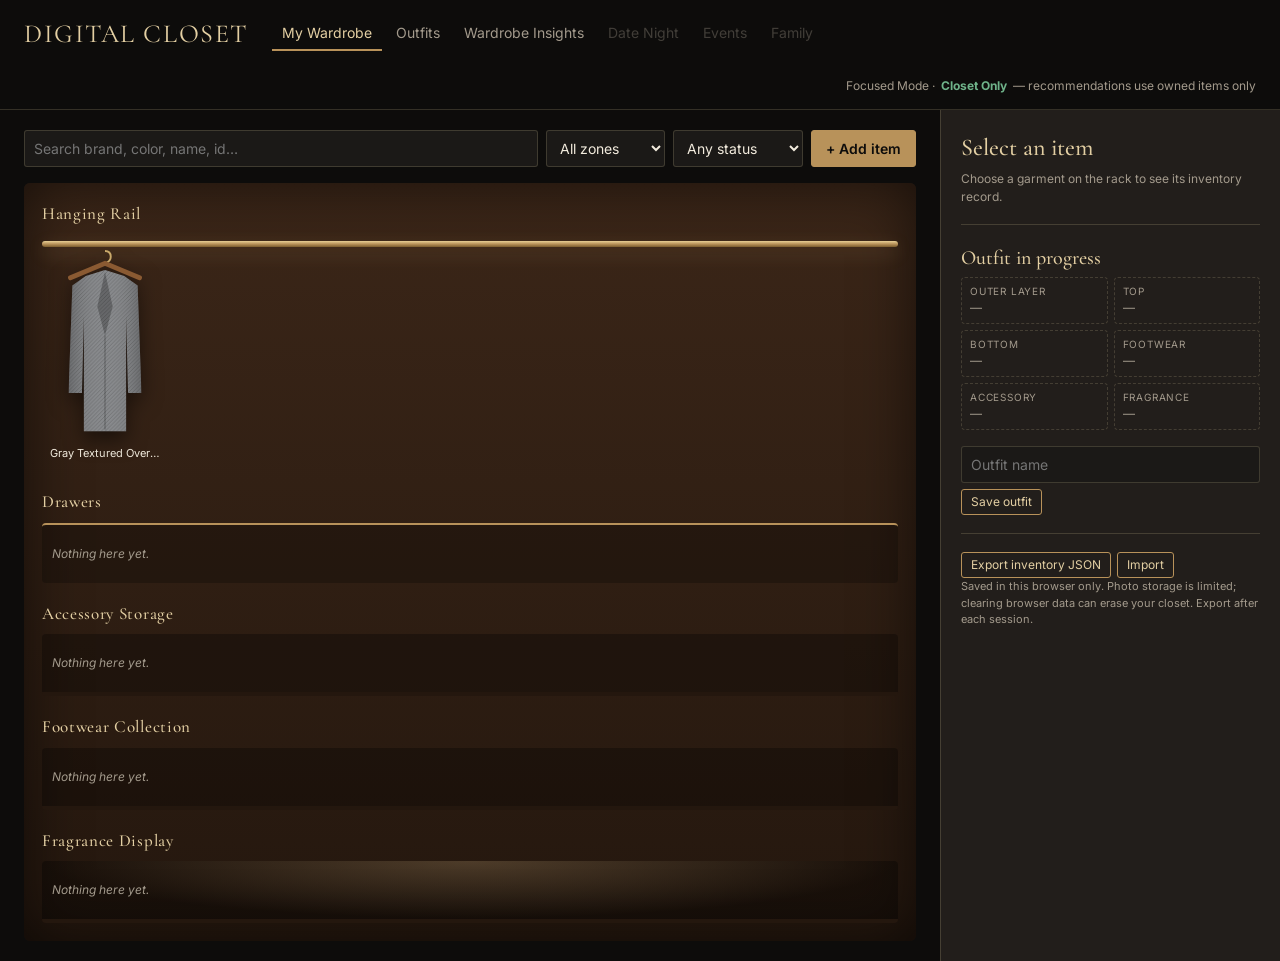
==== commit d3a6dad0: "Add guided mobile closet upload and portable photo backups" ====
--- a/digital-closet/prototype/index.html
+++ b/digital-closet/prototype/index.html
@@ -111,6 +111,10 @@
   th { color: var(--muted); font-weight: 500; }
 
   dialog { background: var(--panel); color: var(--cream); border: 1px solid var(--brass); border-radius: 6px; width: min(560px, calc(100vw - 32px)); padding: 22px; }
+  dialog { max-height: calc(100dvh - 24px); overflow-y: auto; }
+  [hidden] { display: none !important; }
+  #photo-preview img { width:100%; max-height:160px; object-fit:contain; }
+  @media(max-width:600px) { .row,.row2 { grid-template-columns:1fr; } .btn,input,select { min-height:44px; } .stage { padding:12px; } dialog { padding:16px; } }
   dialog::backdrop { background: rgba(0,0,0,0.7); }
   dialog h2 { font-family: var(--serif); font-weight: 500; margin: 0 0 6px; color: var(--champagne); }
   .row { display: grid; grid-template-columns: 1fr 130px; gap: 8px; }
@@ -202,15 +206,28 @@
       <button class="btn small" id="export">Export inventory JSON</button>
       <label class="btn small" style="margin:0;color:var(--champagne)">Import<input type="file" id="import" accept="application/json" hidden></label>
     </div>
-    <div class="sync" id="sync">Saved in this browser only. Export to keep a copy.</div>
+    <div class="sync" id="sync">Saved in this browser only. Photo storage is limited; clearing browser data can erase your closet. Export after each session.</div>
   </aside>
 </main>
 
-<dialog id="dlg">
-  <form id="form" method="dialog">
+<dialog id="dlg" aria-labelledby="dlg-title">
+  <form id="form">
     <h2 id="dlg-title">Add item</h2>
     <div class="sub" style="color:var(--muted);font-size:12px">Mark each detail as observed (visible), estimated (a guess), or verified (label, receipt, documentation, or your confirmation).</div>
-    <label>Photo (optional)</label><input type="file" name="photo" accept="image/*">
+    <p id="step-label" aria-live="polite"></p>
+    <p id="queue-label"></p>
+    <section data-step="0">
+    <p>Photograph one item laid flat in good light. Add a readable brand / care label. Photos are optional; you can add them later.</p>
+    <label for="front">Front photo</label><input id="front" type="file" name="photo" accept="image/*">
+    <label for="front-camera">Take front photo</label><input id="front-camera" type="file" name="front_camera" accept="image/*" capture="environment">
+    <label for="label-photo">Label photo</label><input id="label-photo" type="file" name="label_photo" accept="image/*">
+    <label for="label-camera">Take label photo</label><input id="label-camera" type="file" name="label_camera" accept="image/*" capture="environment">
+    <div id="photo-preview" class="row2"></div>
+    <label for="batch">Queue several items (one front photo per item, up to 20)</label><input id="batch" type="file" accept="image/*" multiple>
+    <p class="sync">Review and save each item separately. The queue is temporary and is lost when you close this page.</p>
+    </section>
+    <section data-step="1" hidden>
+    <p class="note">AI identification is not connected. Classify the item yourself. Leave brand and model blank unless you know them; a photo alone does not verify a brand.</p>
     <div class="row2">
       <div><label>Name</label><input name="name" required placeholder="Gray Textured Overcoat"></div>
       <div><label>Category</label><select name="category" required></select></div>
@@ -224,6 +241,7 @@
       </select></div>
       <div><label>Formality (1 athletic – 5 formal)</label><input name="formality" type="number" min="1" max="5" value="3"></div>
     </div>
+    <label for="condition">Condition</label><select id="condition" name="condition"><option value="">Not recorded</option><option>new</option><option>excellent</option><option>good</option><option>fair</option><option>poor</option></select>
     <label>Seasons</label>
     <div class="seasons">
       <label><input type="checkbox" name="seasons" value="spring">Spring</label>
@@ -236,9 +254,16 @@
       <div><label>Acquisition</label><input name="acquisition" placeholder="Gift, store, outlet…"></div>
     </div>
     <label>Notes</label><textarea name="notes" rows="2"></textarea>
+    </section>
+    <section data-step="2" hidden><h3>Preview your item</h3><div id="review"></div>
+    <label><input name="owner_confirmed" type="checkbox" style="width:auto"> I reviewed these details. My confirmation is not independent brand authentication.</label>
+    </section>
+    <p id="upload-error" role="alert" class="note" hidden></p>
     <div class="actions" style="justify-content:flex-end">
-      <button class="btn" value="cancel" formnovalidate>Cancel</button>
-      <button class="btn solid" value="save">Save</button>
+      <button class="btn" type="button" id="cancel-upload">Cancel</button>
+      <button class="btn" type="button" id="back-upload">Back</button>
+      <button class="btn solid" type="button" id="next-upload">Next</button>
+      <button class="btn solid" type="submit" id="save-upload" hidden>Save item</button>
     </div>
   </form>
 </dialog>
@@ -273,7 +298,7 @@
   ["acc", "Accessory", ZONES.accessory.cats],
   ["scent", "Fragrance", ["fragrance"]]
 ];
-const ATTRS = ["brand", "model", "color", "material"];
+const ATTRS = ["brand", "model", "color", "material", "size"];
 const STATUS_LABEL = { available: "Available", laundry: "In laundry", needs_cleaning: "Needs cleaning", storage: "In storage", needs_repair: "Needs repair", unavailable: "Temporarily unavailable" };
 
 // Standalone fallback only; mirrors schema/inventory.seed.json. The published
@@ -333,12 +358,17 @@
     : "That change didn't save. Check your connection and try again.");
 }
 
+function persistItems(next) {
+  if (!local.set("items", next)) throw new Error("Browser storage is full or unavailable. Export a backup; the item has not been saved.");
+  items = next; renderAll();
+}
 async function putItem(rec) {
-  if (!db) { items = items.some(i => i.id === rec.id) ? items.map(i => i.id === rec.id ? rec : i) : [...items, rec]; saveLocal(); return; }
+  if (!db) { const next = items.some(i => i.id === rec.id) ? items.map(i => i.id === rec.id ? rec : i) : [...items, rec]; persistItems(next); return; }
   await db.collection("items").doc(rec.id).set(rec);
+  items = items.some(i=>i.id===rec.id) ? items.map(i=>i.id===rec.id ? rec : i) : [...items,rec]; renderAll();
 }
 async function removeItem(id) {
-  if (!db) { items = items.filter(i => i.id !== id); saveLocal(); return; }
+  if (!db) { persistItems(items.filter(i => i.id !== id)); return; }
   await db.collection("items").doc(id).delete();
 }
 async function putOutfit(o) {
@@ -406,14 +436,14 @@
     const tip = i => esc(`${i.name} · ${STATUS_LABEL[i.status]}`);
     let body;
     if (!zi.length) body = `<div class="empty">Nothing here yet.</div>`;
-    else if (z === "rail") body = `<div class="items">${zi.map(i => `<button class="hanger ${cls(i)}" data-id="${i.id}" title="${tip(i)}">${silhouette(i)}<div class="tag">${esc(i.name)}</div></button>`).join("")}</div>`;
-    else body = zi.map(i => `<button class="slot-item ${cls(i)}" data-id="${i.id}" title="${tip(i)}">${silhouette(i)}<div class="tag">${esc(i.name)}</div></button>`).join("");
+    else if (z === "rail") body = `<div class="items">${zi.map(i => `<button class="hanger ${cls(i)}" data-id="${esc(i.id)}" title="${tip(i)}">${silhouette(i)}<div class="tag">${esc(i.name)}</div></button>`).join("")}</div>`;
+    else body = zi.map(i => `<button class="slot-item ${cls(i)}" data-id="${esc(i.id)}" title="${tip(i)}">${silhouette(i)}<div class="tag">${esc(i.name)}</div></button>`).join("");
     const wrap = z === "rail" ? "rail" : z === "drawer" ? "drawers" : z === "fragrance" ? "shelf lit" : "shelf";
     return `<div class="zone"><h3>${meta.label}</h3><div class="${wrap}">${body}</div></div>`;
   }).join("");
 }
 
-const badge = c => `<span class="badge ${c}">${c === "unknown" ? "unverified" : c}</span>`;
+const badge = c => `<span class="badge ${esc(c)}">${c === "unknown" ? "unverified" : esc(c)}</span>`;
 function attrRow(label, a) {
   if (!a) return "";
   return `<dt>${label}</dt><dd>${a.value ? esc(a.value) : "<span style='color:var(--muted)'>—</span>"}${badge(a.confidence)}${a.evidence ? `<span class="ev">${esc(a.evidence)}</span>` : ""}</dd>`;
@@ -436,7 +466,7 @@
     <dl>
       ${ATTRS.map(a => attrRow(CAT_LABEL(a), i[a])).join("")}
       ${attrRow("Pattern", i.pattern)}
-      ${attrRow("Size", i.size)}
+      <dt>Condition</dt><dd>${esc(i.condition || "Not recorded")}</dd>
       <dt>Acquisition</dt><dd>${esc(i.acquisition || "—")}</dd>
       <dt>Status</dt><dd><select id="status-sel" style="padding:3px 6px">${Object.entries(STATUS_LABEL).map(([k, l]) => `<option value="${k}" ${k === i.status ? "selected" : ""}>${l}</option>`).join("")}</select></dd>
       <dt>Worn</dt><dd>${i.wear_count || 0} time${i.wear_count === 1 ? "" : "s"}${cpw ? ` · ${cpw} per wear` : ""}</dd>
@@ -462,7 +492,7 @@
     if (!await ask(`Remove ${i.name} (${i.id}) from your inventory?`, "Remove")) return;
     try {
       await removeItem(i.id);
-      if (assets) for (const p of i.photos || []) if (!p.startsWith("data:")) assets.delete(p).catch(() => {});
+      if (assets) for (const p of i.photos || []) if (!p.startsWith("data:") && !items.some(other=>other.id!==i.id && other.photos?.includes(p))) assets.delete(p).catch(() => {});
       for (const k in draft) if (draft[k] === i.id) delete draft[k];
       saveDraft(); selected = null; renderAll();
     } catch (e) { failed(e); }
@@ -538,11 +568,16 @@
   editing = item || null;
   const f = $("#form");
   f.reset();
+  // Associate legacy labels with their controls for screen readers and tap targets.
+  f.querySelectorAll("label").forEach((label,n) => {
+    const control = label.nextElementSibling;
+    if (!label.htmlFor && control?.matches("input,select,textarea")) { control.id ||= `upload-field-${n}`; label.htmlFor = control.id; }
+  });
   $("#dlg-title").textContent = item ? `Edit ${item.id}` : "Add item";
   f.category.innerHTML = Object.entries(ZONES).map(([z, m]) => `<optgroup label="${m.label}">${m.cats.map(c => `<option value="${c}">${CAT_LABEL(c)}</option>`).join("")}</optgroup>`).join("");
-  $("#attr-fields").innerHTML = ATTRS.map(a => `<label for="f-${a}">${CAT_LABEL(a)}</label><div class="row"><input id="f-${a}" name="${a}" placeholder="${a === "brand" ? "Only if label or receipt shows it" : ""}"><select id="f-${a}-c" name="${a}_c">${CONF_OPTS.map(c => `<option value="${c}">${c === "unknown" ? "unverified" : c}</option>`).join("")}</select></div>`).join("");
+  $("#attr-fields").innerHTML = ATTRS.map(a => `<label for="f-${a}">${CAT_LABEL(a)}</label><div class="row"><input id="f-${a}" name="${a}" placeholder="${a === "brand" ? "Only if label or receipt shows it" : ""}"><select id="f-${a}-c" aria-label="${CAT_LABEL(a)} confidence" name="${a}_c">${CONF_OPTS.map(c => `<option value="${c}">${c === "unknown" ? "unverified" : c}</option>`).join("")}</select></div>`).join("");
   if (item) {
-    f.name.value = item.name; f.category.value = item.category; f.status.value = item.status;
+    f.elements.namedItem("name").value = item.name; f.category.value = item.category; f.status.value = item.status;
     f.formality.value = item.formality ?? 3; f.acquisition.value = item.acquisition || ""; f.notes.value = item.notes || "";
     f.purchase_price.value = item.valuation?.purchase_price?.amount ?? "";
     ATTRS.forEach(a => { f[a].value = item[a]?.value || ""; f[a + "_c"].value = item[a]?.confidence || "unknown"; });
@@ -550,61 +585,124 @@
   } else {
     ATTRS.forEach(a => f[a + "_c"].value = a === "color" ? "observed" : "estimated");
   }
-  $("#dlg").showModal();
-}
-
-function downscale(file, max = 480) {
-  return new Promise(res => {
-    if (!file) return res(null);
-    const img = new Image(), r = new FileReader();
-    r.onload = () => { img.src = r.result; };
-    img.onload = () => {
-      const s = Math.min(1, max / Math.max(img.width, img.height)), c = document.createElement("canvas");
-      c.width = img.width * s; c.height = img.height * s;
-      c.getContext("2d").drawImage(img, 0, 0, c.width, c.height);
-      res(c);
-    };
-    img.onerror = () => res(null);
-    r.readAsDataURL(file);
-  });
-}
-async function storePhoto(file) {
-  const canvas = await downscale(file, assets ? 1200 : 480);
-  if (!canvas) return null;
-  if (!assets) return canvas.toDataURL("image/jpeg", 0.8);
-  const blob = await new Promise(r => canvas.toBlob(r, "image/jpeg", 0.85));
-  const up = await assets.upload(blob, { type: "image/jpeg" });
-  return up.id;
-}
-
-$("#dlg").addEventListener("close", async () => {
-  if ($("#dlg").returnValue !== "save") return;
-  const f = $("#form"), cat = f.category.value, zone = ZONE_OF(cat);
-  const base = editing || { id: nextId(cat), owner: "founder", wear_count: 0, photos: [], valuation: {}, pattern: { value: null, confidence: "unknown", evidence: null }, size: { value: null, confidence: "unknown", evidence: null } };
-  const rec = { ...structuredClone(base), name: f.name.value.trim(), category: cat, zone, status: f.status.value,
-    formality: Math.min(5, Math.max(1, +f.formality.value || 3)),
-    seasons: [...f.querySelectorAll("[name=seasons]:checked")].map(cb => cb.value),
-    acquisition: f.acquisition.value.trim() || null, notes: f.notes.value.trim() || null };
-  ATTRS.forEach(a => {
-    const v = f[a].value.trim() || null;
-    const prev = base[a];
-    rec[a] = { value: v, confidence: v ? f[a + "_c"].value : "unknown", evidence: prev && prev.value === v ? prev.evidence ?? null : null };
-  });
-  const pp = f.purchase_price.value;
-  rec.valuation = { ...rec.valuation, purchase_price: pp === "" ? { amount: null, confidence: "unknown", source: null } : { amount: +pp, confidence: "verified", source: "Owner-entered" } };
+  f.condition.value = item?.condition || "";
+  uploadPhotos = [...(item?.photos || [])];
+  uploadRoles = [...(item?.photo_roles || uploadPhotos.map((_, n) => n ? "label" : "front"))];
+  f.owner_confirmed.checked = false;
+  $("#upload-error").hidden = true;
+  showUploadStep(0); renderUploadPhotos();
+  if (!$("#dlg").open) $("#dlg").showModal();
+}
+
+// Reuse the same write path for guided uploads and restored portable backups.
+async function saveWithPhotos(rec) {
+  const uploaded = [];
   try {
-    const photo = await storePhoto(f.photo.files[0]);
-    if (photo) rec.photos = [photo, ...(base.photos || [])].slice(0, 3);
-  } catch { toast("The photo didn't upload. The item was saved without it."); }
-  try { await putItem(rec); selected = rec.id; renderAll(); toast(`${editing ? "Updated" : "Added"} ${rec.id}.`); }
-  catch (e) { failed(e); }
-});
+    if(db && rec.photos?.some(p=>p.startsWith("data:")) && !assets) throw new Error("Photo storage is unavailable. Retry later or remove the new photos to save details only.");
+    if(assets) for(let n=0;n<(rec.photos || []).length;n++) if(rec.photos[n].startsWith("data:")) {
+      const blob = await (await fetch(rec.photos[n])).blob();
+      const up = await assets.upload(blob,{type:blob.type}); uploaded.push(up.id); rec.photos[n] = up.id;
+    }
+    await putItem(rec);
+  } catch(e) { if(assets) for(const id of uploaded) await assets.delete(id).catch(()=>{}); throw e; }
+}
+let uploadStep = 0, uploadPhotos = [], uploadRoles = [], uploadQueue = [], uploadBusy = false;
+const field = n => $("#form").elements.namedItem(n);
+function uploadError(e) { $("#upload-error").textContent = e.message || "Could not save. Try again."; $("#upload-error").hidden = false; }
+function showUploadStep(n) {
+  uploadStep = n;
+  document.querySelectorAll("[data-step]").forEach(el => el.hidden = +el.dataset.step !== n);
+  $("#step-label").textContent = `Step ${n+1} of 3 · ${["Photos", "Details", "Review & save"][n]}`;
+  $("#queue-label").textContent = uploadQueue.length ? `${uploadQueue.length} more items queued after this one` : "";
+  $("#back-upload").hidden = n === 0; $("#next-upload").hidden = n === 2; $("#save-upload").hidden = n !== 2;
+  $("#dlg").scrollTop = 0;
+}
+function renderUploadPhotos() {
+  $("#photo-preview").innerHTML = uploadPhotos.map((p,n) => `<div><img src="${esc(photoSrc(p))}" alt="${esc(uploadRoles[n] || "Existing")} photo"><button type="button" class="btn small" data-remove-photo="${n}">Remove ${esc(uploadRoles[n] || "photo")}</button></div>`).join("");
+}
+$("#photo-preview").onclick = e => { if (uploadBusy) return; const n = e.target.dataset.removePhoto; if (n != null) { uploadPhotos.splice(+n,1); uploadRoles.splice(+n,1); renderUploadPhotos(); } };
+async function readPhoto(file) {
+  if (!file || !file.type.startsWith("image/") || file.size > 25 * 1024 * 1024) throw new Error("Choose an image under 25 MB. Convert HEIC to JPEG if your browser cannot open it.");
+  const url = URL.createObjectURL(file);
+  try {
+    const img = new Image(); img.src = url; await img.decode();
+    const scale = Math.min(1, 1200 / Math.max(img.width,img.height)), canvas = document.createElement("canvas");
+    canvas.width = Math.max(1,Math.round(img.width*scale)); canvas.height = Math.max(1,Math.round(img.height*scale));
+    canvas.getContext("2d").drawImage(img,0,0,canvas.width,canvas.height);
+    return canvas.toDataURL("image/jpeg",0.82);
+  } catch { throw new Error("This image could not be read. Try a JPEG or PNG. Your item has not been saved."); }
+  finally { URL.revokeObjectURL(url); }
+}
+async function choosePhoto(file,role) {
+  if (uploadBusy) return;
+  uploadBusy = true;
+  try { const p = await readPhoto(file), n = uploadRoles.indexOf(role); if (n < 0) { uploadPhotos.push(p); uploadRoles.push(role); } else uploadPhotos[n] = p; $("#upload-error").hidden=true; renderUploadPhotos(); }
+  catch(e) { uploadError(e); } finally { uploadBusy = false; }
+}
+["photo","front_camera","label_photo","label_camera"].forEach(n => field(n).onchange = e => { if(e.target.files[0]) choosePhoto(e.target.files[0], n.includes("label") ? "label" : "front"); });
+$("#batch").onchange = async e => {
+  if(uploadBusy) return uploadError(new Error("Wait for the current photo to finish."));
+  const files = [...e.target.files]; e.target.value = "";
+  if (editing || uploadPhotos.length || uploadQueue.length) return uploadError(new Error("Start a new empty item to queue front photos."));
+  if (files.length > 20) return uploadError(new Error("Choose up to 20 items at a time."));
+  uploadQueue = files; await nextQueued();
+};
+async function nextQueued() {
+  if (!uploadQueue.length) return;
+  const file = uploadQueue[0];
+  openForm();
+  await choosePhoto(file,"front");
+  if (uploadPhotos.length) uploadQueue.shift();
+  else { uploadQueue = []; }
+  showUploadStep(0);
+}
+function buildRecord() {
+  const f = $("#form"), cat = field("category").value;
+  const base = editing || {id:nextId(cat), owner:"founder",wear_count:0,valuation:{}};
+  const rec = {...structuredClone(base),name:field("name").value.trim(), category:cat,zone:ZONE_OF(cat),status:field("status").value,
+    condition:field("condition").value || null, formality:+field("formality").value || 3,
+    acquisition:field("acquisition").value.trim() || null,notes:field("notes").value.trim() || null,
+    seasons:[...f.querySelectorAll("[name=seasons]:checked")].map(c=>c.value),photos:[...uploadPhotos],photo_roles:[...uploadRoles]};
+  ATTRS.forEach(a => { const value = field(a).value.trim() || null, prev = base[a]; rec[a] = {value,confidence:value ? field(a+"_c").value : "unknown",evidence:prev?.value === value && prev?.confidence === field(a+"_c").value ? prev.evidence ?? null : value ? "Owner-entered; reviewed by owner (not independent authentication)" : null}; });
+  const pp = field("purchase_price").value;
+  rec.valuation.purchase_price = pp === "" ? {amount:null,confidence:"unknown",source:null} : {amount:+pp,confidence:"verified",source:"Owner-entered"};
+  return rec;
+}
+function duplicates(rec) {
+  const norm = s => (s || "").trim().toLowerCase();
+  return items.filter(i=>i.id !== editing?.id && (norm(i.name) === norm(rec.name) || (i.category === rec.category && norm(rec.brand?.value) && norm(i.brand?.value) === norm(rec.brand.value) && norm(rec.color?.value) && norm(i.color?.value) === norm(rec.color.value)) || rec.photos.some(p=>i.photos?.includes(p))));
+}
+$("#next-upload").onclick = () => {
+  if (uploadBusy) return uploadError(new Error("Wait for the photo to finish."));
+  if (uploadStep === 1) {
+    const f = $("#form"); if (!f.reportValidity()) return;
+    if (!field("name").value.trim()) return uploadError(new Error("Enter an item name."));
+    const rec = buildRecord(), dup = duplicates(rec);
+    $("#review").innerHTML = `<h4>${esc(rec.name)}</h4><div class="row2">${rec.photos.map((p,n)=>`<div><img class="photo" src="${esc(photoSrc(p))}" alt="${esc(rec.photo_roles[n] || "Item")} preview"></div>`).join("")}</div><p>${esc(CAT_LABEL(rec.category))} · ${esc(rec.condition || "Condition unknown")} · ${esc(STATUS_LABEL[rec.status])}</p><dl>${ATTRS.map(a=>attrRow(CAT_LABEL(a),rec[a])).join("")}</dl><p>${rec.photos.length} photos · Purchase price: ${esc(money(rec.valuation.purchase_price.amount) || "Not recorded")} · ${esc(rec.acquisition || "Acquisition not recorded")}</p><p>Seasons: ${esc(rec.seasons.join(", ") || "Any")} · Formality: ${rec.formality}</p><p>${esc(rec.notes || "")}</p>${dup.length ? `<p class="note">Possible duplicate: ${dup.map(i=>esc(i.id+" "+i.name)).join(", ")}. Go back to edit, or save as a separate physical item.</p>` : ""}`;
+    field("owner_confirmed").checked = false;
+  }
+  $("#upload-error").hidden=true; showUploadStep(uploadStep+1);
+};
+$("#back-upload").onclick = () => { if(!uploadBusy) showUploadStep(uploadStep-1); };
+$("#cancel-upload").onclick = async () => { if(!uploadBusy && await ask("Discard this unsaved item and remaining queue?", "Discard")) { uploadQueue=[]; $("#dlg").close(); } };
+$("#dlg").addEventListener("cancel",e=> { e.preventDefault(); $("#cancel-upload").click(); });
+$("#form").onsubmit = async e => {
+  e.preventDefault(); if (uploadStep !== 2 || uploadBusy) return;
+  if (!field("owner_confirmed").checked) return uploadError(new Error("Review and confirm the item before saving."));
+  uploadBusy = true; $("#save-upload").disabled = true;
+  try {
+    const rec = buildRecord();
+    await saveWithPhotos(rec); selected=rec.id; renderAll(); $("#dlg").close(); toast(`Saved ${rec.id}. Export a backup after your session.`);
+  } catch(e) { uploadError(e); return; }
+  finally { uploadBusy=false; $("#save-upload").disabled=false; }
+  if(uploadQueue.length) await nextQueued();
+};
 
 function renderAll() { renderCloset(); renderDetail(); renderSlots(); renderOutfits(); renderInsights(); }
 
 $("#closet").addEventListener("click", e => { const b = e.target.closest("[data-id]"); if (b) { selected = b.dataset.id; renderCloset(); renderDetail(); } });
 ["#q", "#f-zone", "#f-status"].forEach(s => $(s).addEventListener("input", renderCloset));
-$("#add-btn").onclick = () => openForm();
+$("#add-btn").onclick = () => { if(!loaded) return; uploadQueue=[]; openForm(); };
 $("#suggest").onclick = suggest;
 $("#suggest-out").addEventListener("click", e => { if (e.target.id === "use-suggest" && suggestion) { draft = { ...suggestion }; saveDraft(); renderSlots(); } });
 $("#slots").addEventListener("click", e => { const k = e.target.dataset.slot; if (k) { delete draft[k]; saveDraft(); renderSlots(); } });
@@ -629,31 +727,45 @@
   ["wardrobe", "outfits", "insights"].forEach(x => $("#view-" + x).classList.toggle("hidden", x !== v));
 });
 $("#export").onclick = async () => {
-  const json = JSON.stringify(items, null, 2), filename = "digital-closet-inventory.json";
+  if(!loaded) return toast("Wait for your closet to load before exporting.");
+  let backup;
+  try {
+    backup = structuredClone(items);
+    for (const i of backup) i.photos = await Promise.all((i.photos || []).map(async p => {
+      if (p.startsWith("data:")) return p;
+      const response = await fetch(photoSrc(p)); if(!response.ok) throw new Error("Photo unavailable");
+      const blob = await response.blob();
+      return await new Promise((resolve,reject)=>{ const reader=new FileReader(); reader.onload=()=>resolve(reader.result); reader.onerror=reject; reader.readAsDataURL(blob); });
+    }));
+  } catch { return toast("Backup stopped: a photo could not be read. Retry before relying on a backup."); }
+  const json = JSON.stringify(backup, null, 2), filename = "digital-closet-inventory.json";
   if (downloads) {
     try { await downloads.save({ filename, data: json }); } catch (e) { if (e?.code !== "declined") toast("Export isn't available here."); }
     return;
   }
   const a = document.createElement("a");
   a.href = URL.createObjectURL(new Blob([json], { type: "application/json" }));
-  a.download = filename; a.click();
+  a.download = filename; a.click(); setTimeout(()=>URL.revokeObjectURL(a.href),1000);
 };
 $("#import").onchange = async e => {
+  if(!loaded) { e.target.value=""; return toast("Wait for your closet to load before importing."); }
   const file = e.target.files[0]; e.target.value = "";
   let data;
   try {
     data = JSON.parse(await file.text());
-    if (!Array.isArray(data) || !data.every(i => i && /^[A-Z]{3}-\d{3,}$/.test(i.id) && i.category && i.name)) throw 0;
+    if (!Array.isArray(data) || new Set(data.map(i=>i?.id)).size !== data.length || !data.every(i => i && /^[A-Z]{3}-\d{3,}$/.test(i.id) && ZONE_OF(i.category) && typeof i.name === "string" && i.name.trim() && (!i.zone || i.zone === ZONE_OF(i.category)) && (!i.status || STATUS_LABEL[i.status]) && (!i.photos || (Array.isArray(i.photos) && i.photos.every(p=>typeof p === "string"))) && ATTRS.every(a=>!i[a] || (typeof i[a] === "object" && CONF_OPTS.includes(i[a].confidence) && (i[a].value === null || typeof i[a].value === "string"))))) throw 0;
   } catch { return toast("That file isn't a Digital Closet inventory export."); }
   if (!await ask(`Import ${data.length} items? Items with the same ID are replaced; others are kept.`, "Import")) return;
   try {
-    for (const i of data) await putItem({ ...i, zone: i.zone || ZONE_OF(i.category), status: i.status || "available" });
+    for (const i of data) await saveWithPhotos({ ...i, zone: i.zone || ZONE_OF(i.category), status: i.status || "available" });
     toast(`Imported ${data.length} items.`);
   } catch (err) { failed(err); }
 };
 
 function startLocal() {
-  items = local.get("items", structuredClone(SEED));
+  const stored = localStorage.getItem("dc.items");
+  items = stored === null ? structuredClone(SEED) : JSON.parse(stored);
+  if (!Array.isArray(items)) throw new Error("Stored inventory is unreadable; it has not been overwritten.");
   outfits = local.get("outfits", []);
   loaded = true; renderAll();
 }
@@ -663,16 +775,16 @@
   const c = window.claude;
   if (!c?.use) return startLocal();
   db = await c.use("db");
-  if (!db) return startLocal();
+  if (!db) throw new Error("Private storage unavailable");
   [assets, downloads] = await Promise.all([c.use("assets"), c.use("downloads")]);
-  if (!assets) $("[name=photo]").disabled = true;
+
   $("#sync").textContent = "Saved to your private closet. Changes sync across your devices.";
   db.collection("items").onSnapshot(snap => {
     items = snap.docs.map(d => d.data()); loaded = true; renderAll();
   }, () => { $("#sync").textContent = "Lost connection to your closet. Reload to reconnect."; });
   db.collection("outfits").onSnapshot(snap => { outfits = snap.docs.map(d => d.data()); renderOutfits(); }, () => {});
 }
-start();
+start().catch(e => { $("#sync").textContent = "Could not open storage. Reload to retry; existing inventory has not been replaced."; failed(e); });
 </script>
 </body>
 </html>
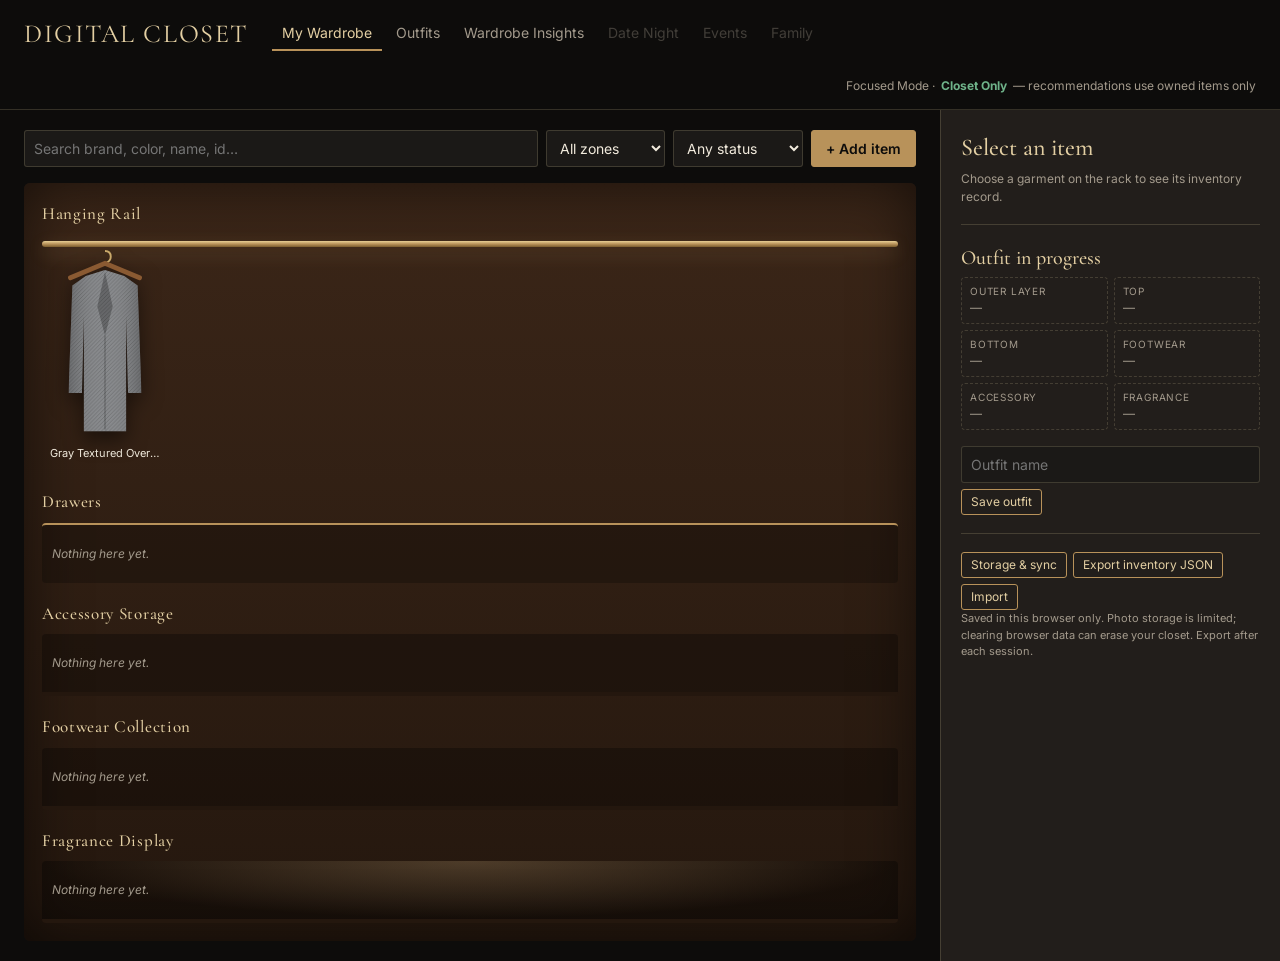
==== commit 820fb102: "Connect private Supabase closet storage with account-isolated photos" ====
--- a/digital-closet/prototype/index.html
+++ b/digital-closet/prototype/index.html
@@ -203,6 +203,7 @@
     </div>
     <hr>
     <div class="actions">
+      <button class="btn small" id="storage-settings">Storage &amp; sync</button>
       <button class="btn small" id="export">Export inventory JSON</button>
       <label class="btn small" style="margin:0;color:var(--champagne)">Import<input type="file" id="import" accept="application/json" hidden></label>
     </div>
@@ -268,6 +269,29 @@
   </form>
 </dialog>
 
+<dialog id="cloud-settings" aria-labelledby="cloud-title">
+  <form id="cloud-form">
+    <h2 id="cloud-title">Private cloud storage</h2>
+    <p id="cloud-status" role="status">Sign in to access your closet on your phone and computer.</p>
+    <p class="sync">Connecting opens a separate cloud closet. Your existing browser and Claude inventory stay where they are. Export them first, then import the backup here when ready.</p>
+    <label for="cloud-url">Supabase project URL</label><input id="cloud-url" type="url" required placeholder="https://your-project.supabase.co" autocomplete="off">
+    <label for="cloud-key">Publishable key</label><input id="cloud-key" required placeholder="sb_publishable_…" autocomplete="off" spellcheck="false">
+    <div id="cloud-signin">
+      <label for="cloud-email">Email</label><input id="cloud-email" type="email" autocomplete="username" required>
+      <label for="cloud-password">Password</label><input id="cloud-password" type="password" autocomplete="current-password" required>
+      <p class="sync">Use the account created in your private Supabase project. You can sign in or create an account. Your password is sent to Supabase and is never saved by the closet app.</p>
+    </div>
+    <p id="cloud-error" class="note" role="alert" hidden></p>
+    <div class="actions">
+      <button class="btn solid" type="submit" id="cloud-connect">Sign in &amp; connect</button>
+      <button class="btn" type="submit" id="cloud-register">Create account</button>
+      <button class="btn" type="button" id="cloud-refresh" hidden>Refresh closet</button>
+      <button class="btn" type="button" id="cloud-signout" hidden>Sign out</button>
+      <button class="btn" type="button" id="cloud-local">Use browser storage</button>
+      <button class="btn" type="button" id="cloud-close">Close</button>
+    </div>
+  </form>
+</dialog>
 <dialog id="ask">
   <form method="dialog">
     <p id="ask-msg" style="margin:0 0 16px"></p>
@@ -328,6 +352,8 @@
 };
 
 // Storage backend: the artifact database when published, this browser otherwise.
+const DEFAULT_CLOUD = {url:"https://depvhpxqlpcvsuuzkwyo.supabase.co",key:"sb_publishable_NCSk0d4P3K5SxDEKWwWg1Q_8X00rS6E"};
+let cloud = null, cloudClient = null, cloudAuthSubscription = null, storageGeneration = 0, draftKey = "draft";
 let db = null, assets = null, downloads = null, loaded = false;
 let items = [], outfits = [];
 let draft = local.get("draft", {});
@@ -337,7 +363,7 @@
 const esc = s => String(s ?? "").replace(/[&<>"']/g, c => ({ "&": "&amp;", "<": "&lt;", ">": "&gt;", '"': "&quot;", "'": "&#39;" }[c]));
 const money = n => n == null ? null : "$" + Number(n).toLocaleString(undefined, { maximumFractionDigits: 2 });
 const byId = id => items.find(i => i.id === id);
-const photoSrc = p => p.startsWith("data:") ? p : "/_blob/" + p;
+const photoSrc = p => p.startsWith("data:") ? p : p.startsWith("cloud:") ? cloud?.photos.get(p) || "" : "/_blob/" + p;
 
 let toastTimer;
 function toast(msg) {
@@ -363,27 +389,42 @@
   items = next; renderAll();
 }
 async function putItem(rec) {
+  if(!loaded)throw new Error("Open your closet and sign in before making changes.");
   if (!db) { const next = items.some(i => i.id === rec.id) ? items.map(i => i.id === rec.id ? rec : i) : [...items, rec]; persistItems(next); return; }
+  const generation=storageGeneration;
   await db.collection("items").doc(rec.id).set(rec);
+  if(generation!==storageGeneration)return;
   items = items.some(i=>i.id===rec.id) ? items.map(i=>i.id===rec.id ? rec : i) : [...items,rec]; renderAll();
 }
 async function removeItem(id) {
+  if(!loaded)throw new Error("Open your closet and sign in before making changes.");
   if (!db) { persistItems(items.filter(i => i.id !== id)); return; }
+  const generation=storageGeneration;
   await db.collection("items").doc(id).delete();
+  if(generation!==storageGeneration)return;
+  items=items.filter(i=>i.id!==id);renderAll();
 }
 async function putOutfit(o) {
+  if(!loaded)throw new Error("Open your closet and sign in before making changes.");
   if (!db) { outfits = [o, ...outfits.filter(x => x.id !== o.id)]; saveLocal(); return; }
+  const generation=storageGeneration;
   await db.collection("outfits").doc(o.id).set(o);
+  if(generation!==storageGeneration)return;
+  outfits=[o,...outfits.filter(x=>x.id!==o.id)];renderOutfits();
 }
 async function removeOutfit(id) {
+  if(!loaded)throw new Error("Open your closet and sign in before making changes.");
   if (!db) { outfits = outfits.filter(o => o.id !== id); saveLocal(); return; }
+  const generation=storageGeneration;
   await db.collection("outfits").doc(id).delete();
+  if(generation!==storageGeneration)return;
+  outfits=outfits.filter(o=>o.id!==id);renderOutfits();
 }
 function saveLocal() {
   if (!local.set("items", items) || !local.set("outfits", outfits)) toast("This browser couldn't save. Export your inventory to keep it.");
   renderAll();
 }
-const saveDraft = () => local.set("draft", draft);
+const saveDraft = () => local.set(draftKey, draft);
 
 const NAMED = { black: "#1a1a1a", white: "#eeeae2", cream: "#e9dfc8", ivory: "#efe7d2", gray: "#7d7f82", grey: "#7d7f82", charcoal: "#3a3b3d", navy: "#1f2a44", blue: "#3b5c8c", denim: "#3f5878", brown: "#6b4630", tan: "#b08a5f", camel: "#b48a56", khaki: "#b5a57a", olive: "#5d6239", green: "#3e6146", burgundy: "#6b1f2c", red: "#9c2b2b", pink: "#d49aa5", purple: "#5b3d6b", yellow: "#d9b440", orange: "#c46a2c", silver: "#c0c3c6", gold: "#c9a24f", beige: "#d6c6a5" };
 function fabric(item) {
@@ -559,13 +600,14 @@
 
 function nextId(cat) {
   const p = PREFIX[cat] || PREFIX[ZONE_OF(cat)];
+  if(cloud) return `${p}-${Date.now()}${String(crypto.getRandomValues(new Uint32Array(1))[0]).padStart(10,"0")}`;
   const n = Math.max(0, ...items.filter(i => i.id.startsWith(p + "-")).map(i => +i.id.split("-")[1] || 0));
   return `${p}-${String(n + 1).padStart(3, "0")}`;
 }
 
 const CONF_OPTS = ["observed", "estimated", "verified", "unknown"];
 function openForm(item) {
-  editing = item || null;
+  editing = item || null;uploadNewId=null;
   const f = $("#form");
   f.reset();
   // Associate legacy labels with their controls for screen readers and tap targets.
@@ -596,6 +638,8 @@
 
 // Reuse the same write path for guided uploads and restored portable backups.
 async function saveWithPhotos(rec) {
+  if(cloud && (rec.photos || []).some(p=>!p.startsWith("data:") && !p.startsWith("cloud:"))) throw new Error("This backup contains Claude photo references. Export a portable backup with embedded photos from the original closet first.");
+  if(cloud)for(const p of rec.photos || [])if(p.startsWith("cloud:"))cloud.path(p);
   const uploaded = [];
   try {
     if(db && rec.photos?.some(p=>p.startsWith("data:")) && !assets) throw new Error("Photo storage is unavailable. Retry later or remove the new photos to save details only.");
@@ -606,6 +650,7 @@
     await putItem(rec);
   } catch(e) { if(assets) for(const id of uploaded) await assets.delete(id).catch(()=>{}); throw e; }
 }
+let uploadNewId = null;
 let uploadStep = 0, uploadPhotos = [], uploadRoles = [], uploadQueue = [], uploadBusy = false;
 const field = n => $("#form").elements.namedItem(n);
 function uploadError(e) { $("#upload-error").textContent = e.message || "Could not save. Try again."; $("#upload-error").hidden = false; }
@@ -658,7 +703,7 @@
 }
 function buildRecord() {
   const f = $("#form"), cat = field("category").value;
-  const base = editing || {id:nextId(cat), owner:"founder",wear_count:0,valuation:{}};
+  const base = editing || {id:uploadNewId || (uploadNewId=nextId(cat)), owner:"founder",wear_count:0,valuation:{}};
   const rec = {...structuredClone(base),name:field("name").value.trim(), category:cat,zone:ZONE_OF(cat),status:field("status").value,
     condition:field("condition").value || null, formality:+field("formality").value || 3,
     acquisition:field("acquisition").value.trim() || null,notes:field("notes").value.trim() || null,
@@ -733,8 +778,9 @@
     backup = structuredClone(items);
     for (const i of backup) i.photos = await Promise.all((i.photos || []).map(async p => {
       if (p.startsWith("data:")) return p;
-      const response = await fetch(photoSrc(p)); if(!response.ok) throw new Error("Photo unavailable");
-      const blob = await response.blob();
+      let blob;
+      if(p.startsWith("cloud:")) { if(!cloud) throw new Error("Sign in to the source cloud closet first."); blob = await cloud.assets.download(p); }
+      else { const response = await fetch(photoSrc(p)); if(!response.ok) throw new Error("Photo unavailable"); blob = await response.blob(); }
       return await new Promise((resolve,reject)=>{ const reader=new FileReader(); reader.onload=()=>resolve(reader.result); reader.onerror=reject; reader.readAsDataURL(blob); });
     }));
   } catch { return toast("Backup stopped: a photo could not be read. Retry before relying on a backup."); }
@@ -770,8 +816,101 @@
   loaded = true; renderAll();
 }
 
+// Cloud is opt-in: selecting it never migrates or overwrites the previous closet.
+async function loadCloudCode() {
+  if(window.ClosetCloud) return;
+  await new Promise((resolve,reject)=>{ const script=document.createElement("script");script.src="./cloud-storage.js";script.onload=resolve;script.onerror=()=>{script.remove();reject(new Error("Cloud storage files could not load. Serve the whole prototype folder from a stable HTTPS site."));};document.head.append(script); });
+}
+function cloudMessage(message) { $("#cloud-status").textContent=message; }
+function lockCloud(message) {
+  cloud?.close(); cloud=null;db=null;assets=null;downloads=null;
+  loaded=false;items=[];outfits=[];draft={};selected=null;suggestion=null;
+  $("#suggest-out").innerHTML="";
+  if($("#dlg").open)$("#dlg").close();
+  uploadPhotos=[];uploadRoles=[];uploadQueue=[];$("#form").reset();$("#review").innerHTML="";$("#photo-preview").innerHTML="";
+  renderAll();
+  $("#closet").textContent=message;$("#sync").textContent=message;
+}
+async function connectCloud(config, credentials, register = false) {
+  await loadCloudCode();config=ClosetCloud.validateConfig(config);
+  const sdk=await ClosetCloud.loadSDK();
+  const client=sdk.createClient(config.url,config.key,{auth:{persistSession:true,autoRefreshToken:true,detectSessionInUrl:false}});
+  try {
+    let user;
+    if(credentials) {
+      const {data,error}=register ? await client.auth.signUp(credentials) : await client.auth.signInWithPassword(credentials);
+      if(error)throw error;
+      if(register && !data.session){cloudMessage("Confirm your email, then return here to sign in.");client.auth.stopAutoRefresh();return false;}
+      user=data.user;
+    } else {
+      const {data,error}=await client.auth.getUser();if(error)throw error;user=data.user;
+    }
+    if(!user)throw new Error("Sign in to open your private cloud closet.");
+    const adapter=new ClosetCloud.Adapter(client,user,e=>toast(e.message));
+    // Verify both tables before changing the active storage location.
+    let initialItems,initialOutfits;
+    try { [initialItems,initialOutfits]=await Promise.all([adapter.collection("items").read(),adapter.collection("outfits").read()]); }
+    catch(e){adapter.close();throw e;}
+    if(!local.set("cloud",config)){adapter.close();throw new Error("This browser cannot remember cloud settings. Enable site storage and retry.");}
+    storageGeneration++;cloudAuthSubscription?.unsubscribe();cloud?.close();
+    cloud=adapter;cloudClient=client;db=adapter;assets=adapter.assets;downloads=null;
+    draftKey="draft.cloud."+user.id;draft=local.get(draftKey,{});selected=null;
+    items=initialItems;outfits=initialOutfits;loaded=true;renderAll();
+    const generation=storageGeneration;
+    const status=()=>{ $("#sync").textContent="Private cloud closet · checks for changes every 30 seconds. Internet required. Export for a separate backup."; };
+    status();cloudMessage("Signed in as "+user.email);
+    adapter.collection("items").onSnapshot(snap=>{if(generation!==storageGeneration)return;items=snap.docs.map(d=>d.data());renderAll();status();},()=>{$("#sync").textContent="Cloud could not refresh. Your displayed records may be out of date; retry when connected.";});
+    adapter.collection("outfits").onSnapshot(snap=>{if(generation!==storageGeneration)return;outfits=snap.docs.map(d=>d.data());renderOutfits();},()=>{});
+    const subscription=client.auth.onAuthStateChange((event,session)=>{
+      if(generation!==storageGeneration)return;
+      if(event==="SIGNED_OUT" || (session && session.user.id!==user.id)) { storageGeneration++;lockCloud("Cloud signed out. Open Storage & sync to sign in again.");cloudMessage("Signed out. Your cloud inventory is preserved.");updateCloudControls(); }
+    });
+    cloudAuthSubscription=subscription.data.subscription;
+    updateCloudControls();return true;
+  } catch(e) { client.auth.stopAutoRefresh();throw e; }
+}
+function updateCloudControls() {
+  const connected=!!cloud;
+  $("#cloud-signin").hidden=connected;$("#cloud-connect").hidden=connected;$("#cloud-register").hidden=connected;
+  $("#cloud-email").required=!connected;$("#cloud-password").required=!connected;
+  $("#cloud-refresh").hidden=!connected;$("#cloud-signout").hidden=!connected;
+}
+$("#storage-settings").onclick=()=>{
+  const config=local.get("cloud",DEFAULT_CLOUD);$("#cloud-url").value=config.url || "";$("#cloud-key").value=config.key || "";
+  $("#cloud-error").hidden=true;updateCloudControls();$("#cloud-settings").showModal();
+};
+$("#cloud-close").onclick=()=>$("#cloud-settings").close();
+$("#cloud-form").onsubmit=async e=>{
+  e.preventDefault();$("#cloud-connect").disabled=true;$("#cloud-register").disabled=true;$("#cloud-error").hidden=true;
+  try {
+    if(location.protocol==="file:")throw new Error("Open this closet from a stable HTTPS website before connecting cloud storage (localhost also works for testing).");
+    const register=e.submitter?.id === "cloud-register";
+    if(register && $("#cloud-password").value.length<12)throw new Error("Use at least 12 characters for a new password.");
+    const connected=await connectCloud({url:$("#cloud-url").value.trim(),key:$("#cloud-key").value.trim()},{email:$("#cloud-email").value.trim(),password:$("#cloud-password").value},register);
+    if(!connected)return;
+    $("#cloud-settings").close();toast("Cloud closet connected. Import your exported inventory when ready.");
+  }catch(e){$("#cloud-error").textContent=e.message;$("#cloud-error").hidden=false;}
+  finally{$("#cloud-password").value="";$("#cloud-connect").disabled=false;$("#cloud-register").disabled=false;}
+};
+$("#cloud-refresh").onclick=()=>{cloud?.refresh();toast("Refreshing cloud closet…");};
+window.addEventListener("focus",()=>cloud?.refresh());
+$("#cloud-signout").onclick=async()=>{
+  const {error}=await cloudClient.auth.signOut();if(error)return toast("Could not sign out. Check the connection and retry.");
+  cloudAuthSubscription?.unsubscribe();storageGeneration++;lockCloud("Signed out. Open Storage & sync to sign in.");updateCloudControls();cloudMessage("Signed out. Your cloud inventory is preserved.");
+};
+$("#cloud-local").onclick=async()=>{
+  if(!await ask("Open this browser's separate inventory? Cloud and Claude records will stay in their current storage. Export before moving records.","Use browser storage"))return;
+  if(cloudClient){const {error}=await cloudClient.auth.signOut();if(error)return toast("Could not sign out. Retry before switching storage.");}
+  cloudAuthSubscription?.unsubscribe();storageGeneration++;cloud?.close();cloud=null;cloudClient=null;db=null;assets=null;downloads=null;
+  localStorage.removeItem("dc.cloud");draftKey="draft";draft=local.get("draft",{});selected=null;
+  try{startLocal();$("#sync").textContent="Saved in this browser only. Export regularly; this inventory does not sync.";$("#cloud-settings").close();}
+  catch(e){lockCloud(e.message);}
+};
 async function start() {
   renderAll();
+  const configured = local.get("cloud", null);
+  if(configured) { await connectCloud(configured); return; }
+  const generation = storageGeneration;
   const c = window.claude;
   if (!c?.use) return startLocal();
   db = await c.use("db");
@@ -780,11 +919,16 @@
 
   $("#sync").textContent = "Saved to your private closet. Changes sync across your devices.";
   db.collection("items").onSnapshot(snap => {
+    if(generation !== storageGeneration) return;
     items = snap.docs.map(d => d.data()); loaded = true; renderAll();
   }, () => { $("#sync").textContent = "Lost connection to your closet. Reload to reconnect."; });
-  db.collection("outfits").onSnapshot(snap => { outfits = snap.docs.map(d => d.data()); renderOutfits(); }, () => {});
-}
-start().catch(e => { $("#sync").textContent = "Could not open storage. Reload to retry; existing inventory has not been replaced."; failed(e); });
+  db.collection("outfits").onSnapshot(snap => { if(generation !== storageGeneration) return; outfits = snap.docs.map(d => d.data()); renderOutfits(); }, () => {});
+}
+start().catch(e => {
+  if(local.get("cloud",null)){lockCloud("Cloud is selected. Open Storage & sync to sign in or reconnect. Your other inventory is preserved.");cloudMessage(e.message);}
+  else {$("#sync").textContent="Could not open storage. Reload to retry; existing inventory has not been replaced.";failed(e);}
+});
+if(location.hash === "#storage") $("#storage-settings").click();
 </script>
 </body>
 </html>
